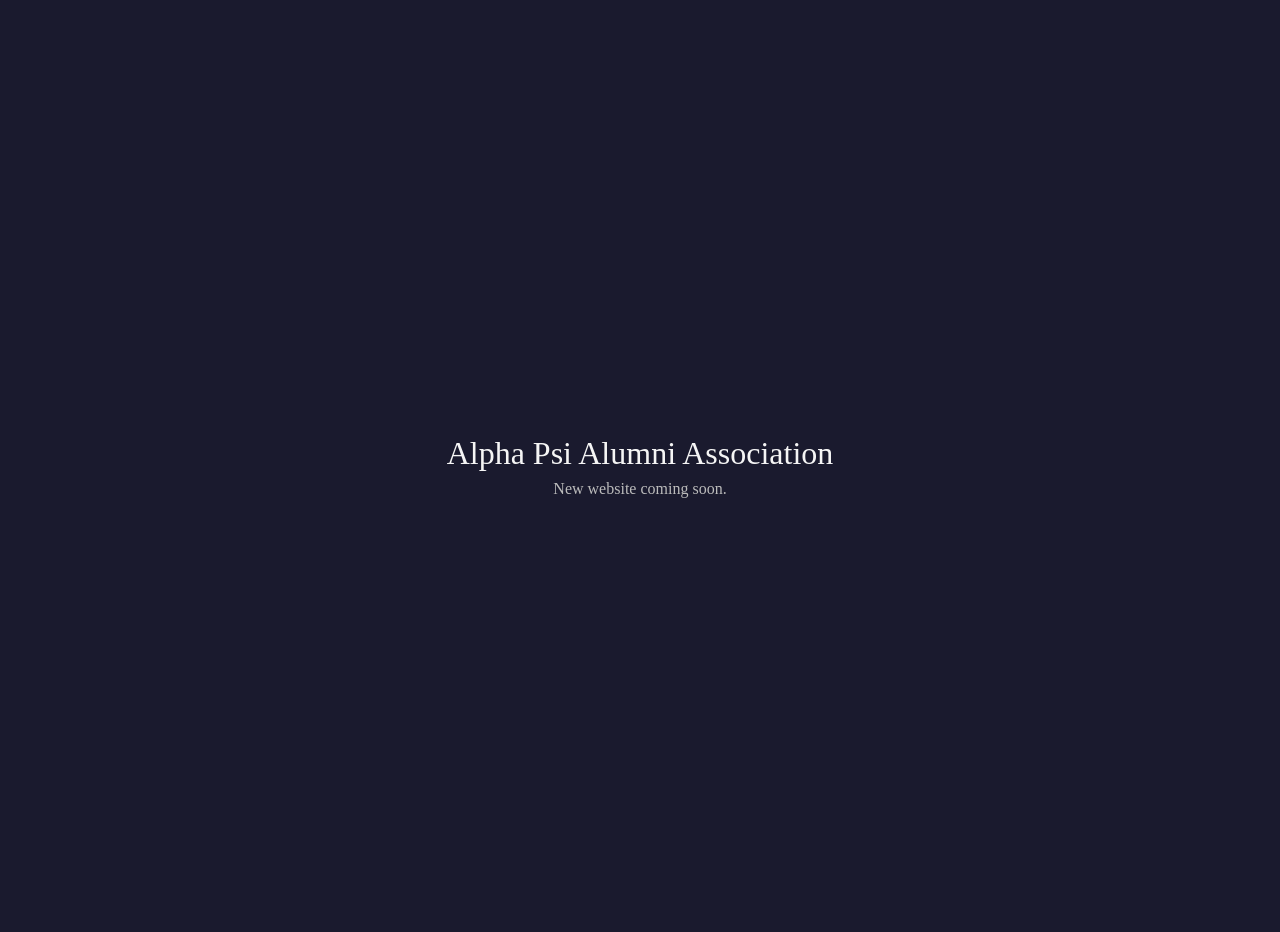
==== index.html @ 5dc7ef3c "Initial GitHub Pages setup: placeholder page, CNAME for alphapsiaa.com Co-Authored-By: Claude Opus 5" ====
<!DOCTYPE html>
<html lang="en">
<head>
  <meta charset="utf-8">
  <meta name="viewport" content="width=device-width, initial-scale=1">
  <title>Alpha Psi Alumni Association</title>
  <style>
    body { margin: 0; min-height: 100vh; display: grid; place-items: center; font-family: Georgia, serif; background: #1a1a2e; color: #f5f5f5; text-align: center; padding: 16px; }
    h1 { font-weight: normal; margin: 0 0 .5rem; }
    p { color: #bbb; margin: 0; }
  </style>
</head>
<body>
  <main>
    <h1>Alpha Psi Alumni Association</h1>
    <p>New website coming soon.</p>
  </main>
</body>
</html>
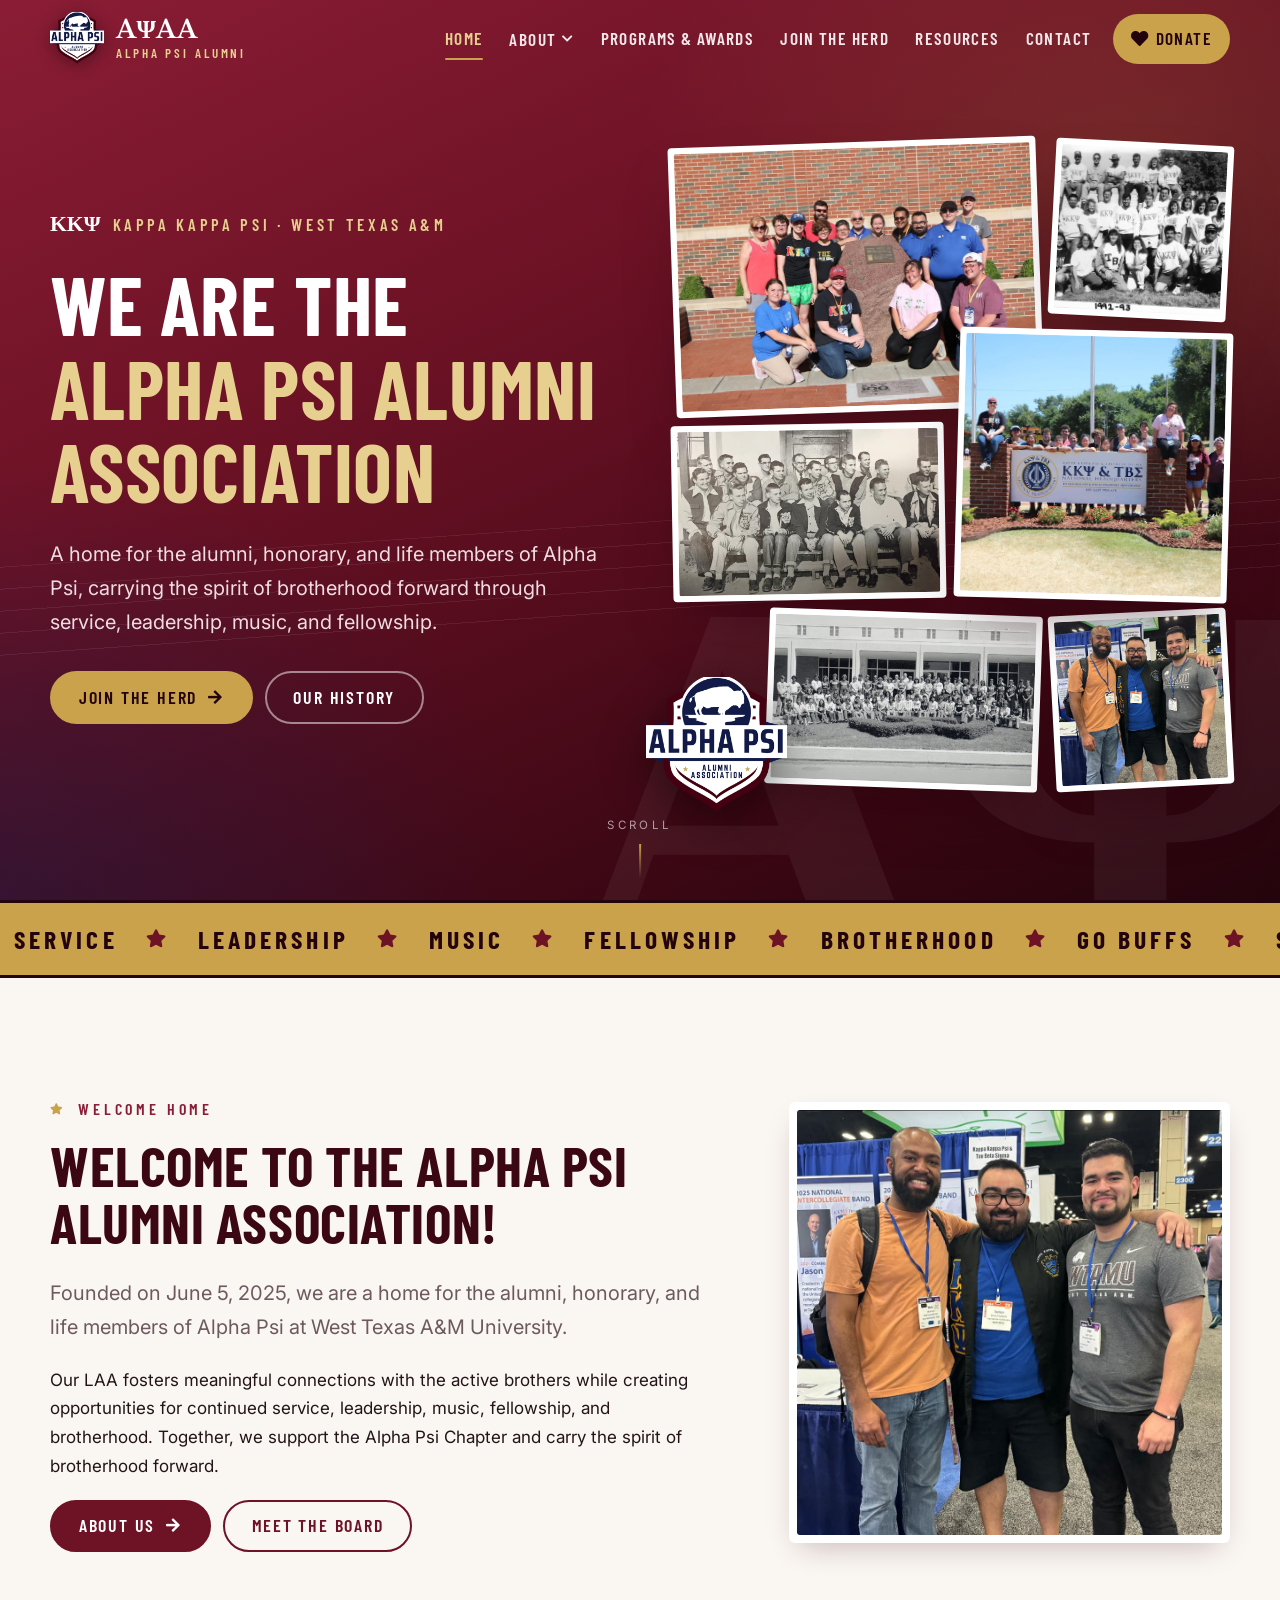
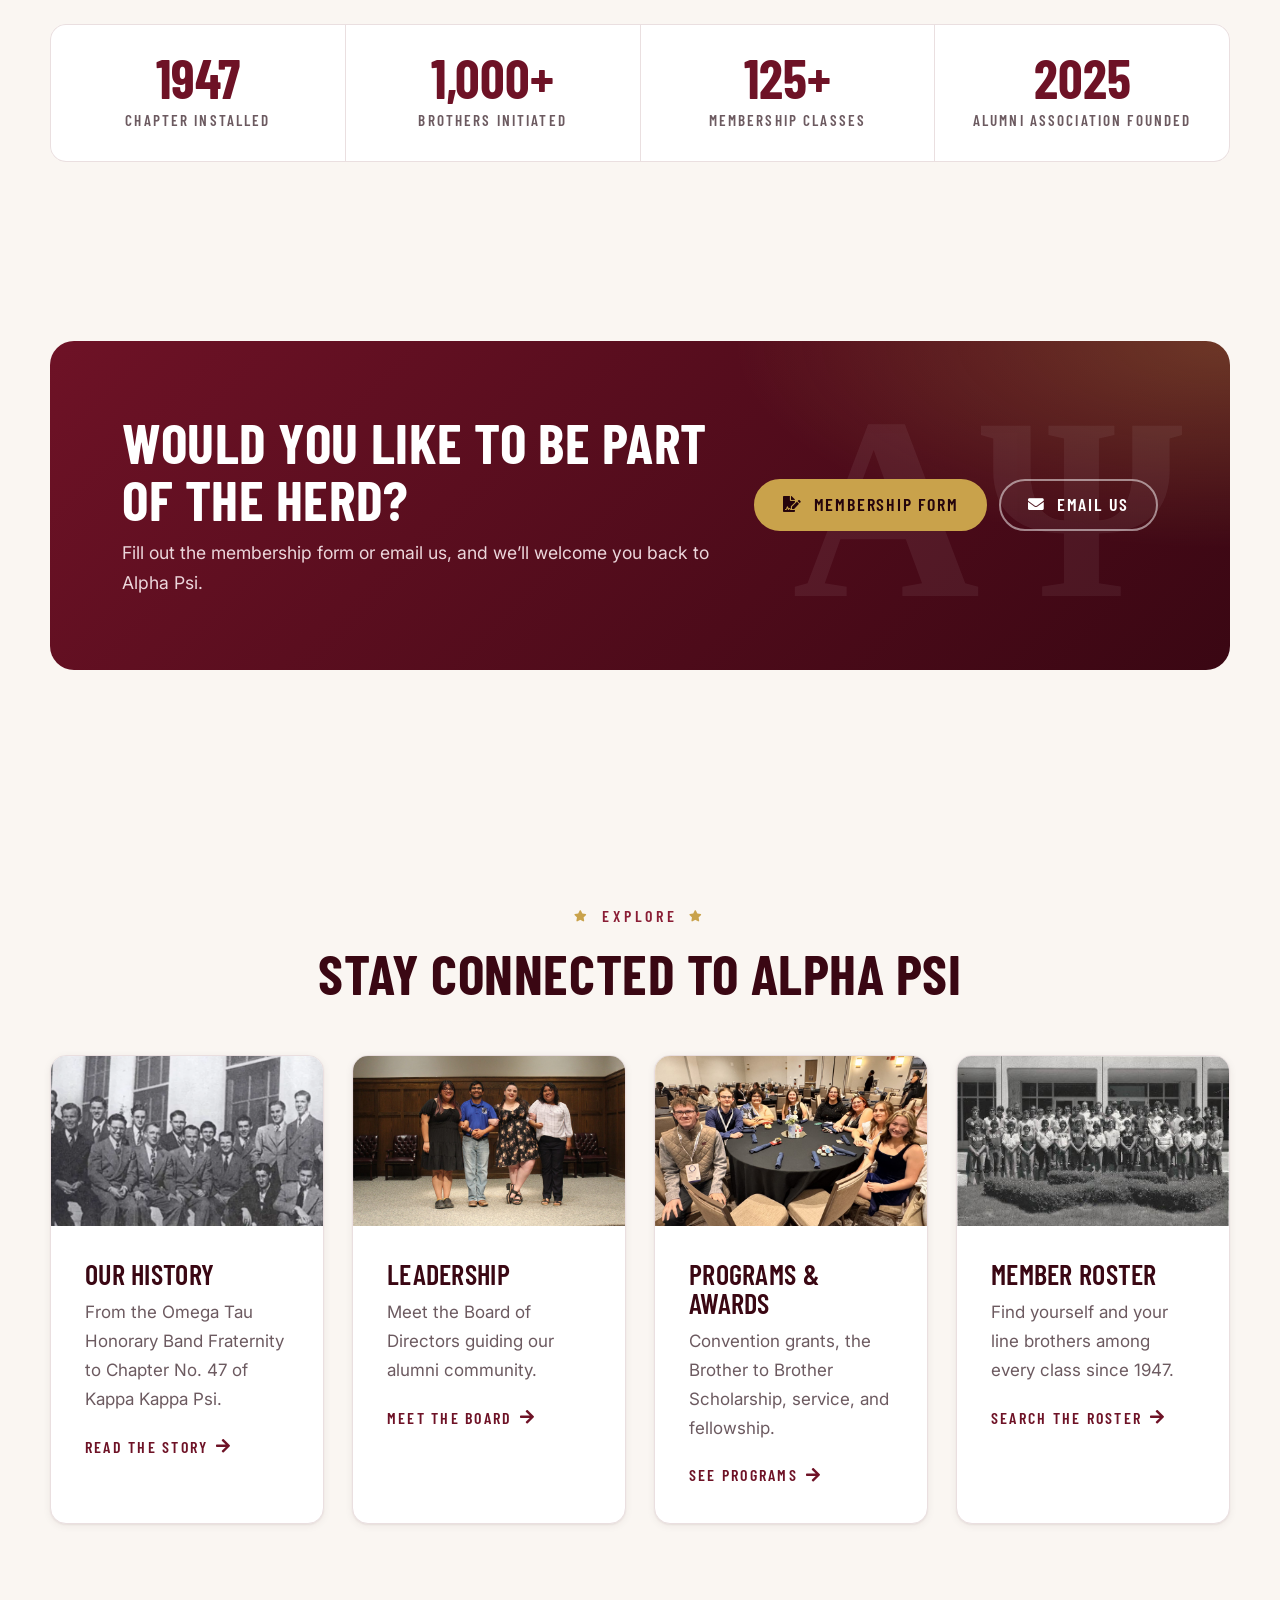
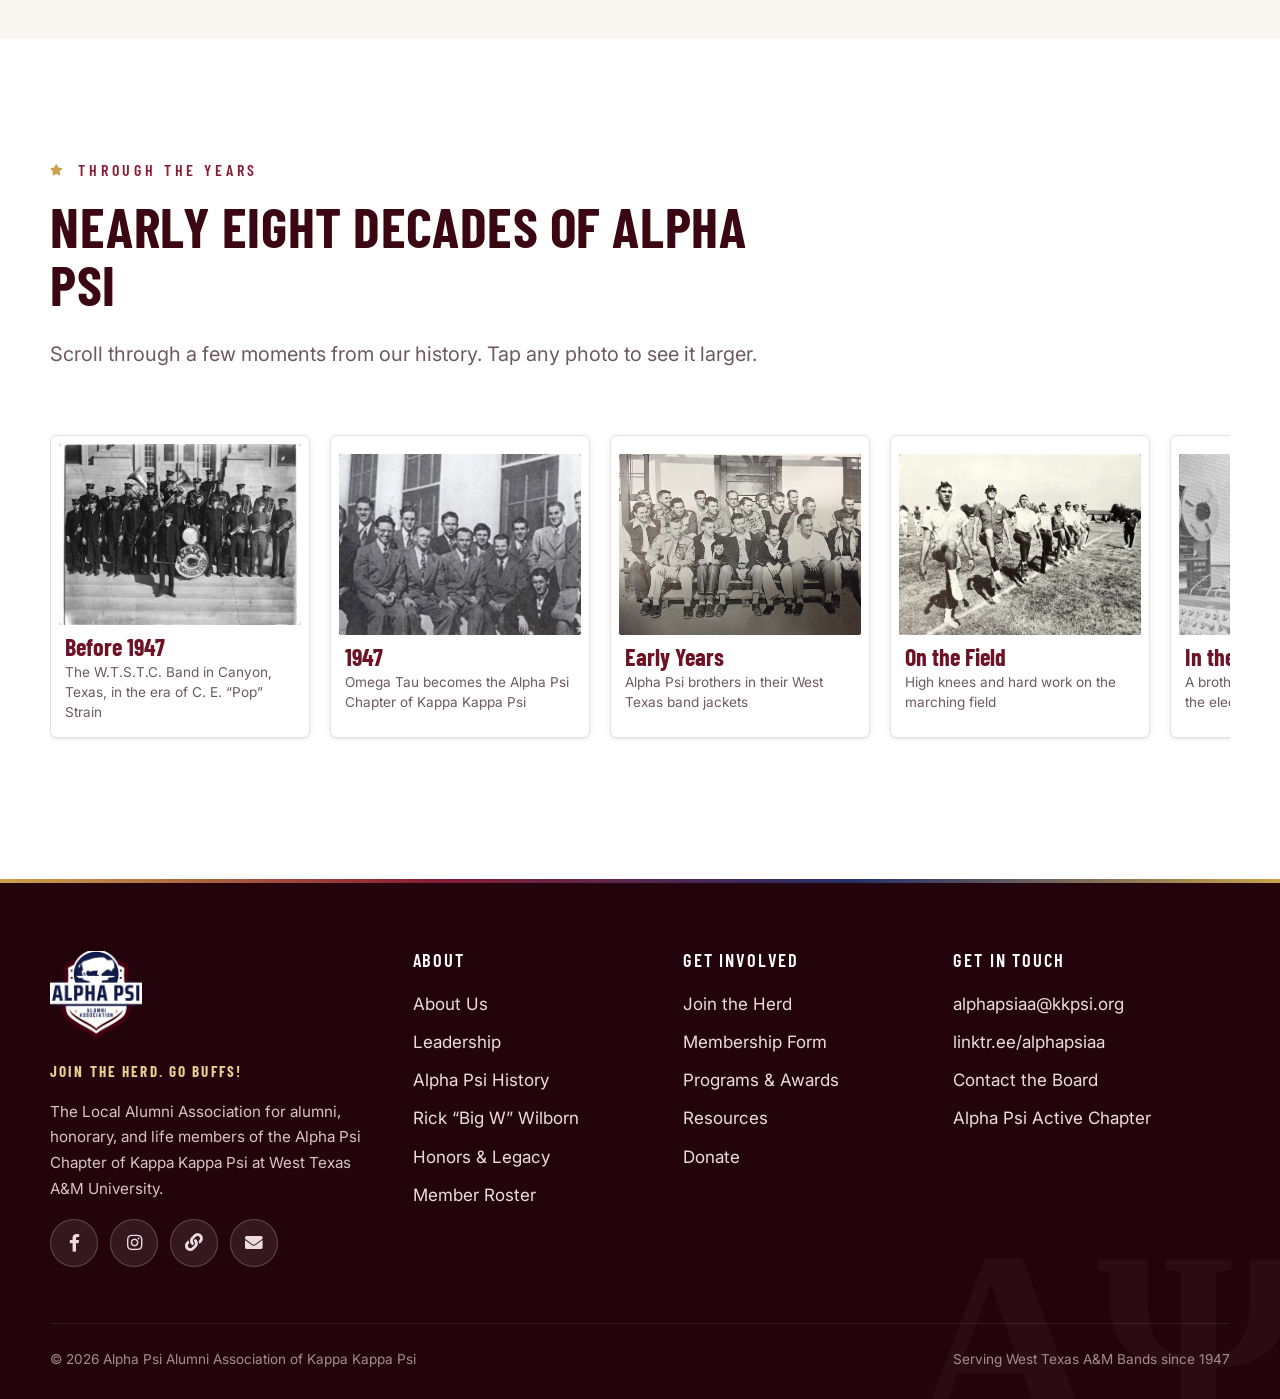
==== commit f017d81f: "Build the Alpha Psi Alumni Association site Home, About, Leadership, History, Rick Wilborn memorial," ====
--- a/index.html
+++ b/index.html
@@ -1,19 +1,278 @@
 <!DOCTYPE html>
-<html lang="en">
+<html lang="en" class="no-js">
 <head>
-  <meta charset="utf-8">
-  <meta name="viewport" content="width=device-width, initial-scale=1">
-  <title>Alpha Psi Alumni Association</title>
-  <style>
-    body { margin: 0; min-height: 100vh; display: grid; place-items: center; font-family: Georgia, serif; background: #1a1a2e; color: #f5f5f5; text-align: center; padding: 16px; }
-    h1 { font-weight: normal; margin: 0 0 .5rem; }
-    p { color: #bbb; margin: 0; }
-  </style>
+	<meta charset="utf-8">
+	<meta name="viewport" content="width=device-width, initial-scale=1">
+	<title>Alpha Psi Alumni Association | Kappa Kappa Psi at West Texas A&amp;M</title>
+	<meta name="description" content="The Alpha Psi Alumni Association is home for the alumni, honorary, and life members of the Alpha Psi Chapter of Kappa Kappa Psi at West Texas A&amp;M University.">
+	<meta name="theme-color" content="#3a0713">
+	<meta property="og:type" content="website">
+	<meta property="og:site_name" content="Alpha Psi Alumni Association">
+	<meta property="og:title" content="Alpha Psi Alumni Association | Kappa Kappa Psi at West Texas A&amp;M">
+	<meta property="og:description" content="The Alpha Psi Alumni Association is home for the alumni, honorary, and life members of the Alpha Psi Chapter of Kappa Kappa Psi at West Texas A&amp;M University.">
+	<meta property="og:image" content="https://alphapsiaa.com/images/2019-national-convention.jpg">
+	<link rel="icon" type="image/png" href="/images/logo-192.png">
+	<link rel="apple-touch-icon" href="/images/logo-192.png">
+	<link rel="preconnect" href="https://fonts.googleapis.com">
+	<link rel="preconnect" href="https://fonts.gstatic.com" crossorigin>
+	<link rel="stylesheet" href="https://fonts.googleapis.com/css2?family=Barlow+Condensed:wght@500;600;700&amp;family=Inter:wght@400;500;600;700&amp;family=Libre+Baskerville:ital,wght@0,400;0,700;1,400&amp;display=swap">
+	<link rel="stylesheet" href="/assets/css/fontawesome-all.min.css">
+	<link rel="stylesheet" href="/assets/css/site.css">
 </head>
-<body>
-  <main>
-    <h1>Alpha Psi Alumni Association</h1>
-    <p>New website coming soon.</p>
-  </main>
+<body class="has-hero">
+	<a class="skip-link" href="#main">Skip to content</a>
+	<header class="site-header">
+		<div class="wrap nav-bar">
+			<a class="brand" href="/" aria-label="Alpha Psi Alumni Association home">
+				<img src="/images/logo-192.png" width="54" height="54" alt="">
+				<span class="brand-text"><strong>AΨAA</strong><span>Alpha Psi Alumni</span></span>
+			</a>
+			<button class="nav-toggle" type="button" aria-label="Menu" aria-expanded="false" aria-controls="nav-links"><span></span></button>
+			<ul class="nav-links" id="nav-links">
+				<li><a href="/" aria-current="page">Home</a></li>
+				<li class="has-drop">
+					<button class="nav-drop-toggle" type="button" aria-expanded="false">About <i class="fas fa-chevron-down"></i></button>
+					<ul class="nav-drop">
+						<li><a href="/about">About Us</a></li>
+						<li><a href="/leadership">Leadership</a></li>
+						<li><a href="/history">Alpha Psi History</a></li>
+						<li><a href="/wilborn">Rick &ldquo;Big W&rdquo; Wilborn</a></li>
+						<li><a href="/honors">Honors &amp; Legacy</a></li>
+						<li><a href="/roster">Member Roster</a></li>
+					</ul>
+				</li>
+				<li><a href="/programs">Programs &amp; Awards</a></li>
+				<li><a href="/join">Join the Herd</a></li>
+				<li><a href="/resources">Resources</a></li>
+				<li><a href="/contact">Contact</a></li>
+				<li class="nav-cta"><a href="/donate"><i class="fas fa-heart"></i> Donate</a></li>
+			</ul>
+		</div>
+	</header>
+	<main id="main">
+		<section class="hero">
+			<div class="hero-watermark" aria-hidden="true">ΑΨ</div>
+			<div class="wrap hero-grid">
+				<div>
+					<p class="kicker"><span class="greek">ΚΚΨ</span> Kappa Kappa Psi &middot; West Texas A&amp;M</p>
+					<h1>We are the <span class="line2">Alpha Psi Alumni Association</span></h1>
+					<p class="lead">A home for the alumni, honorary, and life members of Alpha Psi, carrying the spirit of brotherhood forward through service, leadership, music, and fellowship.</p>
+					<div class="btn-row">
+						<a class="btn btn-gold" href="join">Join the Herd <i class="fas fa-arrow-right"></i></a>
+						<a class="btn btn-ghost" href="history">Our History</a>
+					</div>
+				</div>
+				<div class="collage" aria-label="Alpha Psi through the years">
+					<figure class="c1"><img src="images/2019-national-convention.jpg" alt="Alpha Psi brothers at the 2019 National Convention in Stillwater" width="1600" height="1066"></figure>
+					<figure class="c2"><img src="images/alumni-4.jpg" alt="Alpha Psi and Tau Beta Sigma members, 1992&ndash;93" width="960" height="677"></figure>
+					<figure class="c3"><img src="images/alumni-at-hq.jpg" alt="Brothers and sisters at the Kappa Kappa Psi and Tau Beta Sigma National Headquarters sign" width="1600" height="1066"></figure>
+					<figure class="c4"><img src="images/founders-picture.jpg" alt="Early Alpha Psi brothers in band jackets" width="960" height="720"></figure>
+					<figure class="c5"><img src="images/alpha-psi-xi.jpg" alt="A large group photo of Alpha Psi with fellow chapters" width="1600" height="1066"></figure>
+					<figure class="c6"><img src="images/alumni-01.jpg" alt="Three Alpha Psi alumni together at a convention" width="960" height="960"></figure>
+					<img class="collage-badge" src="images/logo-512.png" width="512" height="512" alt="">
+				</div>
+			</div>
+			<a class="scroll-cue" href="#welcome">Scroll</a>
+		</section>
+
+		<div class="marquee" aria-hidden="true">
+			<div class="marquee-track">
+				<span>Service <i class="fas fa-star"></i> Leadership <i class="fas fa-star"></i> Music <i class="fas fa-star"></i> Fellowship <i class="fas fa-star"></i> Brotherhood <i class="fas fa-star"></i> Go Buffs <i class="fas fa-star"></i></span>
+				<span>Service <i class="fas fa-star"></i> Leadership <i class="fas fa-star"></i> Music <i class="fas fa-star"></i> Fellowship <i class="fas fa-star"></i> Brotherhood <i class="fas fa-star"></i> Go Buffs <i class="fas fa-star"></i></span>
+			</div>
+		</div>
+
+		<section class="section" id="welcome">
+			<div class="wrap split wide-text">
+				<div class="reveal">
+					<p class="eyebrow">Welcome Home</p>
+					<h2>Welcome to the Alpha Psi Alumni Association!</h2>
+					<p class="lead">Founded on June 5, 2025, we are a home for the alumni, honorary, and life members of Alpha Psi at West Texas A&amp;M University.</p>
+					<p>Our LAA fosters meaningful connections with the active brothers while creating opportunities for continued service, leadership, music, fellowship, and brotherhood. Together, we support the Alpha Psi Chapter and carry the spirit of brotherhood forward.</p>
+					<div class="btn-row">
+						<a class="btn" href="about">About Us <i class="fas fa-arrow-right"></i></a>
+						<a class="btn btn-outline" href="leadership">Meet the Board</a>
+					</div>
+				</div>
+				<figure class="photo framed tilt-r reveal" style="--d:.1s">
+					<img src="images/alumni-01.jpg" alt="Three Alpha Psi alumni together at a convention" width="960" height="960" loading="lazy">
+				</figure>
+			</div>
+			<div class="wrap" style="margin-top:clamp(48px,6vw,72px)">
+				<div class="stats reveal">
+					<div class="stat"><b>1947</b><span>Chapter installed</span></div>
+					<div class="stat"><b>1,000+</b><span>Brothers initiated</span></div>
+					<div class="stat"><b>125+</b><span>Membership classes</span></div>
+					<div class="stat"><b>2025</b><span>Alumni association founded</span></div>
+				</div>
+			</div>
+		</section>
+
+		<section class="section tight">
+			<div class="wrap">
+				<div class="cta-band reveal">
+					<div>
+						<h2>Would you like to be part of the herd?</h2>
+						<p>Fill out the membership form or email us, and we&rsquo;ll welcome you back to Alpha Psi.</p>
+					</div>
+					<div class="btn-row">
+						<a class="btn btn-gold" href="https://docs.google.com/forms/d/e/1FAIpQLSdZcljibCvj4TSsIaUbOGq02IVUL2E_RgC2-wnDgS-2Am0X7Q/viewform" target="_blank" rel="noopener"><i class="fas fa-file-signature"></i> Membership Form</a>
+						<a class="btn btn-ghost" href="mailto:alphapsiaa@kkpsi.org"><i class="fas fa-envelope"></i> Email Us</a>
+					</div>
+				</div>
+			</div>
+		</section>
+
+		<section class="section">
+			<div class="wrap">
+				<div class="section-head center reveal">
+					<p class="eyebrow">Explore</p>
+					<h2>Stay connected to Alpha Psi</h2>
+				</div>
+				<div class="grid grid-4">
+					<a class="card tile reveal" href="history">
+						<div class="tile-img"><img src="images/kkpsi-1947.webp" alt="" loading="lazy"></div>
+						<div class="card-body"><h3>Our History</h3><p>From the Omega Tau Honorary Band Fraternity to Chapter No. 47 of Kappa Kappa Psi.</p><span class="go">Read the story <i class="fas fa-arrow-right"></i></span></div>
+					</a>
+					<a class="card tile reveal" style="--d:.06s" href="leadership">
+						<div class="tile-img"><img src="images/alumni-5.jpg" alt="" loading="lazy"></div>
+						<div class="card-body"><h3>Leadership</h3><p>Meet the Board of Directors guiding our alumni community.</p><span class="go">Meet the board <i class="fas fa-arrow-right"></i></span></div>
+					</a>
+					<a class="card tile reveal" style="--d:.12s" href="programs">
+						<div class="tile-img"><img src="images/fisher-boone-2.jpg" alt="" loading="lazy"></div>
+						<div class="card-body"><h3>Programs &amp; Awards</h3><p>Convention grants, the Brother to Brother Scholarship, service, and fellowship.</p><span class="go">See programs <i class="fas fa-arrow-right"></i></span></div>
+					</a>
+					<a class="card tile reveal" style="--d:.18s" href="roster">
+						<div class="tile-img"><img src="images/alumni-2.jpg" alt="" loading="lazy"></div>
+						<div class="card-body"><h3>Member Roster</h3><p>Find yourself and your line brothers among every class since 1947.</p><span class="go">Search the roster <i class="fas fa-arrow-right"></i></span></div>
+					</a>
+				</div>
+			</div>
+		</section>
+
+		<section class="section bg-paper">
+			<div class="wrap">
+				<div class="section-head reveal">
+					<p class="eyebrow">Through the Years</p>
+					<h2>Nearly eight decades of Alpha Psi</h2>
+					<p class="lead">Scroll through a few moments from our history. Tap any photo to see it larger.</p>
+				</div>
+				<div class="decades reveal">
+					<button class="decade" type="button" data-lightbox="images/c-e-strain.jpg" data-caption="Before 1947: The W.T.S.T.C. Band in Canyon, Texas, in the era of C. E. "Pop" Strain">
+						<div class="thumb"><img src="images/c-e-strain.jpg" alt="" loading="lazy"></div>
+						<b>Before 1947</b><span>The W.T.S.T.C. Band in Canyon, Texas, in the era of C. E. &ldquo;Pop&rdquo; Strain</span>
+					</button>
+					<button class="decade" type="button" data-lightbox="images/kkpsi-1947.webp" data-caption="1947: Omega Tau becomes the Alpha Psi Chapter of Kappa Kappa Psi">
+						<div class="thumb"><img src="images/kkpsi-1947.webp" alt="" loading="lazy"></div>
+						<b>1947</b><span>Omega Tau becomes the Alpha Psi Chapter of Kappa Kappa Psi</span>
+					</button>
+					<button class="decade" type="button" data-lightbox="images/founders-picture.jpg" data-caption="Early Years: Alpha Psi brothers in their West Texas band jackets">
+						<div class="thumb"><img src="images/founders-picture.jpg" alt="" loading="lazy"></div>
+						<b>Early Years</b><span>Alpha Psi brothers in their West Texas band jackets</span>
+					</button>
+					<button class="decade" type="button" data-lightbox="images/marching-high-step.jpg" data-caption="On the Field: High knees and hard work on the marching field">
+						<div class="thumb"><img src="images/marching-high-step.jpg" alt="" loading="lazy"></div>
+						<b>On the Field</b><span>High knees and hard work on the marching field</span>
+					</button>
+					<button class="decade" type="button" data-lightbox="images/electronic-music-studio.jpg" data-caption="In the Studio: A brother in his KKΨ sweatshirt at the electronic music studio">
+						<div class="thumb"><img src="images/electronic-music-studio.jpg" alt="" loading="lazy"></div>
+						<b>In the Studio</b><span>A brother in his KKΨ sweatshirt at the electronic music studio</span>
+					</button>
+					<button class="decade" type="button" data-lightbox="images/alpha-psi-xi.jpg" data-caption="Brotherhood: Alpha Psi together with brothers and sisters from across the fraternity">
+						<div class="thumb"><img src="images/alpha-psi-xi.jpg" alt="" loading="lazy"></div>
+						<b>Brotherhood</b><span>Alpha Psi together with brothers and sisters from across the fraternity</span>
+					</button>
+					<button class="decade" type="button" data-lightbox="images/alumni-4.jpg" data-caption="1992–93: Alpha Psi and Tau Beta Sigma, 1992&ndash;93">
+						<div class="thumb"><img src="images/alumni-4.jpg" alt="" loading="lazy"></div>
+						<b>1992&ndash;93</b><span>Alpha Psi and Tau Beta Sigma, 1992&ndash;93</span>
+					</button>
+					<button class="decade" type="button" data-lightbox="images/alumni-1.jpg" data-caption="Chapter Portrait: Alpha Psi brothers dressed up in front of the letters">
+						<div class="thumb"><img src="images/alumni-1.jpg" alt="" loading="lazy"></div>
+						<b>Chapter Portrait</b><span>Alpha Psi brothers dressed up in front of the letters</span>
+					</button>
+					<button class="decade" type="button" data-lightbox="images/alpha-psi-1996-palo-duro.jpg" data-caption="1996: Brothers climbing in Palo Duro Canyon">
+						<div class="thumb"><img src="images/alpha-psi-1996-palo-duro.jpg" alt="" loading="lazy"></div>
+						<b>1996</b><span>Brothers climbing in Palo Duro Canyon</span>
+					</button>
+					<button class="decade" type="button" data-lightbox="images/alumni-3-2012.jpg" data-caption="2012: Showing off the letters">
+						<div class="thumb"><img src="images/alumni-3-2012.jpg" alt="" loading="lazy"></div>
+						<b>2012</b><span>Showing off the letters</span>
+					</button>
+					<button class="decade" type="button" data-lightbox="images/2019-national-convention.jpg" data-caption="2019: National Convention in Stillwater, the fraternity’s centennial">
+						<div class="thumb"><img src="images/2019-national-convention.jpg" alt="" loading="lazy"></div>
+						<b>2019</b><span>National Convention in Stillwater, the fraternity&rsquo;s centennial</span>
+					</button>
+					<button class="decade" type="button" data-lightbox="images/alumni-8.jpg" data-caption="Formal: Brothers (and a very large bear) in front of the KKΨ flag">
+						<div class="thumb"><img src="images/alumni-8.jpg" alt="" loading="lazy"></div>
+						<b>Formal</b><span>Brothers (and a very large bear) in front of the KKΨ flag</span>
+					</button>
+					<button class="decade" type="button" data-lightbox="images/alumni-6.jpg" data-caption="Graduation: Crossing the stage and joining the alumni ranks">
+						<div class="thumb"><img src="images/alumni-6.jpg" alt="" loading="lazy"></div>
+						<b>Graduation</b><span>Crossing the stage and joining the alumni ranks</span>
+					</button>
+					<button class="decade" type="button" data-lightbox="images/wtamu.jpg" data-caption="Home: West Texas A&M University in the snow">
+						<div class="thumb"><img src="images/wtamu.jpg" alt="" loading="lazy"></div>
+						<b>Home</b><span>West Texas A&amp;M University in the snow</span>
+					</button>
+					<button class="decade" type="button" data-lightbox="images/sound-of-west-texas.jpg" data-caption="Today: The Sound of West Texas on the field at Buffalo Stadium">
+						<div class="thumb"><img src="images/sound-of-west-texas.jpg" alt="" loading="lazy"></div>
+						<b>Today</b><span>The Sound of West Texas on the field at Buffalo Stadium</span>
+					</button>
+				</div>
+			</div>
+		</section>
+	</main>
+	<footer class="site-footer">
+		<div class="wrap">
+			<div class="footer-grid">
+				<div class="footer-brand">
+					<img src="/images/logo-192.png" width="92" height="92" alt="Alpha Psi Alumni Association logo">
+					<p class="footer-motto">Join the Herd. Go Buffs!</p>
+					<p>The Local Alumni Association for alumni, honorary, and life members of the Alpha Psi Chapter of Kappa Kappa Psi at West Texas A&amp;M University.</p>
+					<div class="social-row">
+						<a class="social-btn" href="https://www.facebook.com/profile.php?id=61559041187633" target="_blank" rel="noopener" aria-label="Facebook"><i class="fab fa-facebook-f"></i></a>
+						<a class="social-btn" href="https://www.instagram.com/kkpsiayaa/" target="_blank" rel="noopener" aria-label="Instagram"><i class="fab fa-instagram"></i></a>
+						<a class="social-btn" href="https://linktr.ee/alphapsiaa" target="_blank" rel="noopener" aria-label="Linktree"><i class="fas fa-link"></i></a>
+						<a class="social-btn" href="mailto:alphapsiaa@kkpsi.org" aria-label="Email"><i class="fas fa-envelope"></i></a>
+					</div>
+				</div>
+				<div>
+					<h4>About</h4>
+					<ul>
+						<li><a href="/about">About Us</a></li>
+						<li><a href="/leadership">Leadership</a></li>
+						<li><a href="/history">Alpha Psi History</a></li>
+						<li><a href="/wilborn">Rick &ldquo;Big W&rdquo; Wilborn</a></li>
+						<li><a href="/honors">Honors &amp; Legacy</a></li>
+						<li><a href="/roster">Member Roster</a></li>
+					</ul>
+				</div>
+				<div>
+					<h4>Get Involved</h4>
+					<ul>
+						<li><a href="/join">Join the Herd</a></li>
+						<li><a href="https://docs.google.com/forms/d/e/1FAIpQLSdZcljibCvj4TSsIaUbOGq02IVUL2E_RgC2-wnDgS-2Am0X7Q/viewform" target="_blank" rel="noopener">Membership Form</a></li>
+						<li><a href="/programs">Programs &amp; Awards</a></li>
+						<li><a href="/resources">Resources</a></li>
+						<li><a href="/donate">Donate</a></li>
+					</ul>
+				</div>
+				<div>
+					<h4>Get in Touch</h4>
+					<ul>
+						<li><a href="mailto:alphapsiaa@kkpsi.org">alphapsiaa@kkpsi.org</a></li>
+						<li><a href="https://linktr.ee/alphapsiaa" target="_blank" rel="noopener">linktr.ee/alphapsiaa</a></li>
+						<li><a href="/contact">Contact the Board</a></li>
+						<li><a href="https://www.alphapsi-kkpsi.org/" target="_blank" rel="noopener">Alpha Psi Active Chapter</a></li>
+					</ul>
+				</div>
+			</div>
+			<div class="footer-bottom">
+				<span>&copy; <span data-year>2026</span> Alpha Psi Alumni Association of Kappa Kappa Psi</span>
+				<span>Serving West Texas A&amp;M Bands since 1947</span>
+			</div>
+		</div>
+	</footer>
+	<script src="/assets/js/site.js"></script>
 </body>
 </html>
--- a/assets/css/site.css
+++ b/assets/css/site.css
@@ -0,0 +1,690 @@
+/* ==========================================================================
+   Alpha Psi Alumni Association (AΨAA) — site stylesheet
+   Maroon & white, with the navy and gold from the AΨAA shield.
+   No build step: edit and push.
+   ========================================================================== */
+
+:root {
+	--maroon-950: #24040c;
+	--maroon-900: #3a0713;
+	--maroon-800: #520b1c;
+	--maroon: #6e1226;          /* primary maroon */
+	--maroon-600: #8a1d35;
+	--maroon-100: #f5e6e9;
+	--navy: #141d4b;            /* shield navy */
+	--navy-700: #26306a;
+	--gold: #c9a24b;            /* shield stars */
+	--gold-300: #e6cf8f;
+	--gold-700: #8d6d22;
+	--cream: #faf6f2;
+	--paper: #ffffff;
+	--ink: #231419;
+	--muted: #6c5a60;
+	--line: #eadfe0;
+
+	--radius: 16px;
+	--radius-sm: 10px;
+	--shadow-sm: 0 1px 2px rgba(58, 7, 19, .06), 0 2px 8px rgba(58, 7, 19, .06);
+	--shadow: 0 12px 30px -12px rgba(58, 7, 19, .3);
+	--shadow-lg: 0 30px 60px -22px rgba(36, 4, 12, .55);
+
+	--font-display: "Barlow Condensed", "Arial Narrow", Impact, sans-serif;
+	--font-body: "Inter", system-ui, -apple-system, "Segoe UI", Roboto, sans-serif;
+	--font-serif: "Libre Baskerville", Georgia, "Times New Roman", serif;
+
+	--wrap: 1180px;
+	--header-h: 78px;
+	--ease: cubic-bezier(.2, .7, .2, 1);
+}
+
+/* ---------- Reset / base ---------- */
+*, *::before, *::after { box-sizing: border-box; }
+html { scroll-behavior: smooth; scroll-padding-top: calc(var(--header-h) + 16px); -webkit-text-size-adjust: 100%; }
+body {
+	margin: 0;
+	font-family: var(--font-body);
+	font-size: 1.0625rem;
+	line-height: 1.7;
+	color: var(--ink);
+	background: var(--cream);
+	-webkit-font-smoothing: antialiased;
+	overflow-x: hidden;
+}
+img { max-width: 100%; height: auto; display: block; }
+a { color: var(--maroon); text-decoration-color: var(--gold); text-underline-offset: 3px; text-decoration-thickness: 2px; }
+a:hover { color: var(--maroon-600); }
+h1, h2, h3, h4 { font-family: var(--font-display); font-weight: 700; line-height: 1.02; letter-spacing: .01em; margin: 0 0 .45em; color: var(--maroon-900); text-transform: uppercase; }
+h1 { font-size: clamp(2.8rem, 7vw, 5.6rem); }
+h2 { font-size: clamp(2.2rem, 4.6vw, 3.5rem); }
+h3 { font-size: clamp(1.45rem, 2.2vw, 1.8rem); font-weight: 600; }
+h4 { font-size: 1.15rem; font-weight: 600; letter-spacing: .1em; }
+p { margin: 0 0 1.1em; }
+ul { padding-left: 1.2em; }
+strong, b { font-weight: 700; }
+:focus-visible { outline: 3px solid var(--gold); outline-offset: 3px; border-radius: 4px; }
+
+.wrap { width: min(var(--wrap), 100% - 32px); margin-inline: auto; }
+.narrow { width: min(800px, 100% - 32px); margin-inline: auto; }
+.sr-only { position: absolute; width: 1px; height: 1px; padding: 0; margin: -1px; overflow: hidden; clip: rect(0,0,0,0); white-space: nowrap; border: 0; }
+.skip-link { position: absolute; left: 16px; top: -60px; z-index: 200; background: var(--gold); color: var(--maroon-950); padding: 10px 16px; border-radius: 8px; font-weight: 700; }
+.skip-link:focus { top: 12px; }
+.greek { font-family: var(--font-serif); text-transform: none; letter-spacing: 0; }
+
+/* ---------- Eyebrow / section headers ---------- */
+.eyebrow {
+	display: inline-flex; align-items: center; gap: .7em;
+	font-family: var(--font-display); font-weight: 600;
+	font-size: 1rem; letter-spacing: .24em; text-transform: uppercase;
+	color: var(--maroon-600); margin-bottom: .9rem;
+}
+.eyebrow::before { content: "\f005"; font-family: "Font Awesome 5 Free"; font-weight: 900; font-size: .7em; color: var(--gold); }
+.on-dark .eyebrow, .eyebrow.light { color: var(--gold-300); }
+.section { padding: clamp(64px, 9vw, 116px) 0; position: relative; }
+.section.tight { padding-top: clamp(40px, 5vw, 64px); }
+.section-head { max-width: 760px; margin-bottom: clamp(34px, 5vw, 54px); }
+.section-head.center { margin-inline: auto; text-align: center; }
+.section-head.center .eyebrow::after { content: "\f005"; font-family: "Font Awesome 5 Free"; font-weight: 900; font-size: .7em; color: var(--gold); }
+.lead { font-size: clamp(1.1rem, 1.6vw, 1.25rem); color: var(--muted); }
+.on-dark { color: #f1e4e7; }
+.on-dark h1, .on-dark h2, .on-dark h3 { color: #fff; }
+.on-dark .lead { color: #e2c9cf; }
+.text-gold { color: var(--gold); }
+.prose p, .prose li { max-width: 72ch; }
+.prose h2 { margin-top: 1.4em; }
+.prose h3 { margin-top: 1.3em; color: var(--maroon); }
+
+/* Music-staff motif: five fine lines */
+.staff { position: relative; isolation: isolate; }
+.staff::before {
+	content: ""; position: absolute; left: 0; right: 0; top: 50%; height: 64px; transform: translateY(-50%); z-index: -1;
+	background: repeating-linear-gradient(180deg, currentColor 0 1px, transparent 1px 16px);
+	opacity: .08; pointer-events: none;
+}
+
+/* ---------- Buttons ---------- */
+.btn {
+	--bg: var(--maroon); --fg: #fff;
+	display: inline-flex; align-items: center; justify-content: center; gap: .6em;
+	padding: .85em 1.5em; border-radius: 999px; border: 2px solid var(--bg);
+	background: var(--bg); color: var(--fg);
+	font-family: var(--font-display); font-weight: 600; font-size: 1.12rem; letter-spacing: .1em; text-transform: uppercase;
+	text-decoration: none; line-height: 1; cursor: pointer;
+	transition: transform .25s var(--ease), box-shadow .25s var(--ease), background .2s, color .2s, border-color .2s;
+}
+.btn:hover { transform: translateY(-2px); box-shadow: var(--shadow); color: var(--fg); }
+.btn i { font-size: .88em; transition: transform .25s var(--ease); }
+.btn:hover i.fa-arrow-right { transform: translateX(4px); }
+.btn-gold { --bg: var(--gold); --fg: var(--maroon-950); }
+.btn-gold:hover { --bg: var(--gold-300); }
+.btn-white { --bg: #fff; --fg: var(--maroon); }
+.btn-ghost { background: transparent; --fg: #fff; border-color: rgba(255,255,255,.5); }
+.btn-ghost:hover { border-color: var(--gold-300); --fg: var(--gold-300); }
+.btn-outline { background: transparent; --fg: var(--maroon); border-color: var(--maroon); }
+.btn-outline:hover { background: var(--maroon); --fg: #fff; }
+.btn-sm { font-size: .95rem; padding: .7em 1.1em; }
+.btn-row { display: flex; flex-wrap: wrap; gap: 12px; }
+
+/* ==========================================================================
+   Header / navigation
+   ========================================================================== */
+.site-header { position: fixed; inset: 0 0 auto 0; z-index: 100; height: var(--header-h); }
+/* The solid bar lives on a pseudo-element so backdrop-filter never traps the fixed mobile menu. */
+.site-header::before {
+	content: ""; position: absolute; inset: 0; z-index: -1;
+	background: rgba(58, 7, 19, .96);
+	backdrop-filter: saturate(140%) blur(10px);
+	-webkit-backdrop-filter: saturate(140%) blur(10px);
+	box-shadow: 0 1px 0 rgba(201,162,75,.45), 0 8px 24px -12px rgba(0,0,0,.5);
+	opacity: 0; transition: opacity .3s;
+}
+.site-header.solid::before, body:not(.has-hero) .site-header::before, .nav-open .site-header::before { opacity: 1; }
+.nav-bar { height: 100%; display: flex; align-items: center; justify-content: space-between; gap: 20px; }
+.brand { display: flex; align-items: center; gap: 12px; text-decoration: none; color: #fff; flex-shrink: 0; position: relative; z-index: 110; }
+.brand img { width: 54px; height: 54px; filter: drop-shadow(0 3px 8px rgba(0,0,0,.35)); transition: transform .4s var(--ease); }
+.brand:hover img { transform: rotate(-6deg) scale(1.06); }
+.brand-text { display: flex; flex-direction: column; line-height: 1; }
+.brand-text strong { font-family: var(--font-serif); font-weight: 700; font-size: 1.55rem; color: #fff; letter-spacing: .02em; }
+.brand-text span { font-family: var(--font-display); font-size: .82rem; font-weight: 600; letter-spacing: .22em; text-transform: uppercase; color: var(--gold-300); margin-top: 5px; }
+.brand:hover { color: #fff; }
+
+.nav-links { display: flex; align-items: center; gap: 2px; list-style: none; margin: 0; padding: 0; }
+.nav-links > li { position: relative; }
+.nav-links a, .nav-links button.nav-drop-toggle {
+	display: inline-flex; align-items: center; gap: 6px;
+	padding: 10px 12px; border-radius: 8px;
+	font-family: var(--font-display); font-weight: 600; font-size: 1.08rem; letter-spacing: .08em; text-transform: uppercase;
+	color: #f6e9ec; text-decoration: none; background: none; border: 0; cursor: pointer;
+	transition: color .2s, background .2s;
+}
+.nav-links a:hover, .nav-links button.nav-drop-toggle:hover, .nav-links a[aria-current="page"], .has-drop.current > .nav-drop-toggle { color: var(--gold-300); }
+.nav-links > li > a[aria-current="page"]::after, .has-drop.current > .nav-drop-toggle::after {
+	content: ""; position: absolute; left: 12px; right: 12px; bottom: 4px; height: 2px; background: var(--gold); border-radius: 2px;
+}
+.nav-links .nav-cta a { background: var(--gold); color: var(--maroon-950); padding: 10px 18px; border-radius: 999px; margin-left: 8px; }
+.nav-links .nav-cta a:hover { background: var(--gold-300); color: var(--maroon-950); }
+.nav-drop-toggle i { font-size: .7em; transition: transform .25s; }
+.nav-drop {
+	position: absolute; top: calc(100% + 8px); left: 0; min-width: 260px;
+	list-style: none; margin: 0; padding: 8px;
+	background: #fff; border-radius: 14px; box-shadow: var(--shadow-lg); border-top: 3px solid var(--gold);
+	opacity: 0; visibility: hidden; transform: translateY(-6px);
+	transition: opacity .2s, transform .2s var(--ease), visibility .2s;
+}
+.nav-drop::before { content: ""; position: absolute; top: -11px; left: 0; right: 0; height: 11px; }
+.nav-drop a { display: flex; width: 100%; color: var(--maroon-900); font-size: 1.05rem; padding: 10px 14px; }
+.nav-drop a:hover, .nav-drop a[aria-current="page"] { background: var(--maroon-100); color: var(--maroon); }
+.has-drop:hover .nav-drop, .has-drop:focus-within .nav-drop, .has-drop.open .nav-drop { opacity: 1; visibility: visible; transform: none; }
+.has-drop:hover .nav-drop-toggle i, .has-drop.open .nav-drop-toggle i { transform: rotate(180deg); }
+
+.nav-toggle {
+	display: none; width: 48px; height: 48px; border-radius: 12px; border: 1px solid rgba(255,255,255,.25);
+	background: rgba(255,255,255,.06); cursor: pointer; position: relative; z-index: 110;
+}
+.nav-toggle span, .nav-toggle span::before, .nav-toggle span::after {
+	position: absolute; left: 50%; width: 22px; height: 2px; background: #fff; border-radius: 2px; transition: transform .3s var(--ease), top .3s, background .2s;
+}
+.nav-toggle span { top: 50%; transform: translate(-50%, -50%); }
+.nav-toggle span::before, .nav-toggle span::after { content: ""; transform: translateX(-50%); }
+.nav-toggle span::before { top: -7px; }
+.nav-toggle span::after { top: 7px; }
+.nav-open .nav-toggle span { background: transparent; }
+.nav-open .nav-toggle span::before { top: 0; transform: translateX(-50%) rotate(45deg); }
+.nav-open .nav-toggle span::after { top: 0; transform: translateX(-50%) rotate(-45deg); }
+
+@media (max-width: 1100px) {
+	.nav-toggle { display: block; }
+	.nav-links {
+		position: fixed; top: 0; left: 0; right: 0; z-index: 105;
+		height: 100vh; height: 100dvh;
+		flex-direction: column; align-items: stretch; justify-content: flex-start; gap: 2px;
+		padding: calc(var(--header-h) + 16px) max(20px, env(safe-area-inset-right)) calc(32px + env(safe-area-inset-bottom)) max(20px, env(safe-area-inset-left));
+		background: radial-gradient(120% 80% at 100% 0%, var(--maroon-600) 0%, var(--maroon-900) 55%, var(--maroon-950) 100%);
+		overflow-y: auto; overscroll-behavior: contain;
+		opacity: 0; visibility: hidden;
+		transition: opacity .3s, visibility .3s;
+	}
+	.nav-open .nav-links { opacity: 1; visibility: visible; }
+	.nav-links > li { opacity: 0; transform: translateY(-8px); transition: opacity .35s, transform .35s var(--ease); }
+	.nav-open .nav-links > li { opacity: 1; transform: none; }
+	.nav-links > li:not(.nav-cta) { border-bottom: 1px solid rgba(255,255,255,.08); }
+	.nav-links a, .nav-links button.nav-drop-toggle { font-size: 1.45rem; padding: 12px 6px; width: 100%; justify-content: space-between; }
+	.nav-links > li > a[aria-current="page"]::after, .has-drop.current > .nav-drop-toggle::after { display: none; }
+	.nav-drop { position: static; opacity: 1; visibility: visible; transform: none; box-shadow: none; border-top: 0; background: rgba(255,255,255,.06); display: none; margin: 0 0 8px; }
+	.has-drop.open .nav-drop { display: block; }
+	.has-drop:hover .nav-drop-toggle i { transform: none; }
+	.has-drop.open .nav-drop-toggle i { transform: rotate(180deg); }
+	.nav-drop a { color: #f1e4e7; font-size: 1.25rem; }
+	.nav-drop a:hover, .nav-drop a[aria-current="page"] { background: rgba(255,255,255,.08); color: var(--gold-300); }
+	.nav-links .nav-cta { margin-top: 20px; }
+	.nav-links .nav-cta a { justify-content: center; margin: 0; padding: 16px; font-size: 1.3rem; }
+	.nav-open { overflow: hidden; }
+}
+@media (max-width: 640px) {
+	:root { --header-h: 66px; }
+	.nav-bar { gap: 12px; }
+	.brand { gap: 10px; min-width: 0; }
+	.brand img { width: 44px; height: 44px; }
+	.brand-text strong { font-size: 1.3rem; }
+	.brand-text span { font-size: .72rem; letter-spacing: .16em; }
+	.nav-toggle { width: 46px; height: 46px; flex-shrink: 0; }
+}
+@media (max-width: 350px) { .brand-text span { display: none; } }
+
+/* ==========================================================================
+   Hero (home)
+   ========================================================================== */
+.hero {
+	position: relative; isolation: isolate; overflow: hidden;
+	min-height: 100vh; min-height: 100svh;
+	display: flex; align-items: center;
+	padding: calc(var(--header-h) + 48px) 0 96px;
+	background:
+		radial-gradient(55% 60% at 88% 20%, rgba(201,162,75,.18), transparent 70%),
+		radial-gradient(60% 70% at 0% 100%, rgba(20,29,75,.45), transparent 70%),
+		linear-gradient(155deg, var(--maroon-600) 0%, var(--maroon) 35%, var(--maroon-900) 80%, var(--maroon-950) 100%);
+	color: #fff;
+}
+.hero-watermark {
+	position: absolute; z-index: -1; right: -3vw; bottom: -12vw;
+	font-family: var(--font-serif); font-weight: 700; font-size: clamp(260px, 42vw, 620px); line-height: 1;
+	color: #fff; opacity: .05; letter-spacing: -.04em; pointer-events: none; user-select: none;
+}
+.hero::after { /* music staff across the hero */
+	content: ""; position: absolute; left: 0; right: 0; top: 58%; height: 90px; z-index: -1;
+	background: repeating-linear-gradient(180deg, #fff 0 1px, transparent 1px 22px);
+	opacity: .07; transform: skewY(-4deg);
+}
+.hero-grid { display: grid; grid-template-columns: 1fr 1fr; gap: clamp(36px, 5vw, 76px); align-items: center; }
+.hero h1 { color: #fff; margin-bottom: .3em; font-size: clamp(2.9rem, 6.4vw, 5.4rem); }
+.hero h1 .line2 { display: block; color: var(--gold-300); }
+.hero .kicker { font-family: var(--font-display); font-weight: 600; letter-spacing: .22em; text-transform: uppercase; color: var(--gold-300); font-size: clamp(.95rem, 1.3vw, 1.1rem); margin-bottom: 1.2rem; display: flex; align-items: center; gap: 12px; flex-wrap: wrap; }
+.hero .kicker .greek { font-size: 1.3em; color: #fff; }
+.hero p.lead { color: #f0dde2; max-width: 560px; margin-bottom: 2rem; }
+
+/* Photo collage */
+.collage { position: relative; display: grid; grid-template-columns: repeat(6, 1fr); grid-auto-rows: clamp(54px, 6.4vw, 84px); gap: 12px; }
+.collage figure { margin: 0; position: relative; background: #fff; padding: 6px; border-radius: 4px; box-shadow: var(--shadow-lg); transition: transform .5s var(--ease); }
+.collage figure img { width: 100%; height: 100%; object-fit: cover; border-radius: 2px; }
+.collage figure:hover { transform: rotate(0deg) scale(1.03) !important; z-index: 5; }
+.collage .c1 { grid-column: 1 / 5; grid-row: 1 / 4; transform: rotate(-2deg); }
+.collage .c2 { grid-column: 5 / 7; grid-row: 1 / 3; transform: rotate(3deg); }
+.collage .c3 { grid-column: 4 / 7; grid-row: 3 / 6; transform: rotate(1.5deg); z-index: 2; }
+.collage .c4 { grid-column: 1 / 4; grid-row: 4 / 6; transform: rotate(-1deg); }
+.collage .c5 { grid-column: 2 / 5; grid-row: 6 / 8; transform: rotate(2deg); }
+.collage .c6 { grid-column: 5 / 7; grid-row: 6 / 8; transform: rotate(-3deg); }
+.collage-badge {
+	position: absolute; z-index: 6; left: -26px; bottom: -30px; width: clamp(110px, 11vw, 150px);
+	filter: drop-shadow(0 14px 24px rgba(0,0,0,.45));
+	animation: floaty 7s ease-in-out infinite;
+}
+@keyframes floaty { 0%,100% { transform: translateY(0) rotate(-5deg); } 50% { transform: translateY(-10px) rotate(2deg); } }
+.scroll-cue {
+	position: absolute; left: 50%; bottom: 22px; transform: translateX(-50%);
+	color: rgba(255,255,255,.6); font-size: .72rem; letter-spacing: .3em; text-transform: uppercase; text-decoration: none;
+	display: flex; flex-direction: column; align-items: center; gap: 8px;
+}
+.scroll-cue::after { content: ""; width: 2px; height: 34px; background: linear-gradient(var(--gold), transparent); animation: cue 2s ease-in-out infinite; }
+@keyframes cue { 0% { transform: scaleY(0); transform-origin: top; } 50% { transform: scaleY(1); transform-origin: top; } 51% { transform-origin: bottom; } 100% { transform: scaleY(0); transform-origin: bottom; } }
+
+@media (max-width: 920px) {
+	.hero { min-height: auto; padding-bottom: 110px; }
+	.hero-grid { grid-template-columns: 1fr; }
+	.collage { max-width: 560px; width: calc(100% - 16px); margin: 12px auto 0; }
+	.collage-badge { left: -8px; }
+	.scroll-cue { display: none; }
+}
+
+/* ---------- Values marquee ---------- */
+.marquee { background: var(--gold); color: var(--maroon-950); overflow: hidden; border-block: 3px solid var(--maroon-950); }
+.marquee-track { display: flex; width: max-content; animation: marquee 40s linear infinite; }
+.marquee-track span {
+	display: inline-flex; align-items: center; gap: 28px; padding: 14px 14px;
+	font-family: var(--font-display); font-size: clamp(1.2rem, 2.1vw, 1.6rem); font-weight: 700; letter-spacing: .16em; text-transform: uppercase; white-space: nowrap;
+}
+.marquee-track span i { font-size: .7em; color: var(--maroon); }
+@keyframes marquee { to { transform: translateX(-50%); } }
+
+/* ==========================================================================
+   Page hero (interior pages)
+   ========================================================================== */
+.page-hero {
+	position: relative; isolation: isolate; overflow: hidden;
+	padding: calc(var(--header-h) + clamp(56px, 8vw, 100px)) 0 clamp(56px, 7vw, 92px);
+	background:
+		radial-gradient(50% 80% at 92% 10%, rgba(201,162,75,.2), transparent 70%),
+		linear-gradient(155deg, var(--maroon) 0%, var(--maroon-900) 65%, var(--maroon-950) 100%);
+	color: #f1e4e7;
+}
+.page-hero::before {
+	content: ""; position: absolute; left: 0; right: 0; bottom: 18%; height: 80px; z-index: -1;
+	background: repeating-linear-gradient(180deg, #fff 0 1px, transparent 1px 20px);
+	opacity: .07; transform: skewY(-3deg);
+}
+.page-hero::after {
+	content: "ΑΨ"; position: absolute; right: -2vw; bottom: -.28em; z-index: -1;
+	font-family: var(--font-serif); font-weight: 700; font-size: clamp(200px, 28vw, 400px); line-height: 1;
+	color: #fff; opacity: .06; pointer-events: none;
+}
+.page-hero h1 { color: #fff; font-size: clamp(2.6rem, 6.4vw, 4.8rem); margin-bottom: .25em; }
+.page-hero .lead { color: #ecd6db; max-width: 720px; margin: 0; }
+.breadcrumb { font-family: var(--font-display); font-weight: 600; font-size: .95rem; letter-spacing: .16em; text-transform: uppercase; color: #d7b8bf; margin-bottom: 16px; }
+.breadcrumb a { color: var(--gold-300); text-decoration: none; }
+.breadcrumb a:hover { color: #fff; }
+
+/* ==========================================================================
+   Generic components
+   ========================================================================== */
+.grid { display: grid; gap: clamp(18px, 2.5vw, 28px); }
+.grid-2 { grid-template-columns: repeat(2, minmax(0, 1fr)); }
+.grid-3 { grid-template-columns: repeat(3, minmax(0, 1fr)); }
+.grid-4 { grid-template-columns: repeat(4, minmax(0, 1fr)); }
+@media (max-width: 960px) { .grid-3, .grid-4 { grid-template-columns: repeat(2, minmax(0, 1fr)); } }
+@media (max-width: 640px) { .grid-2, .grid-3, .grid-4 { grid-template-columns: 1fr; } }
+
+.card {
+	background: var(--paper); border-radius: var(--radius); box-shadow: var(--shadow-sm);
+	border: 1px solid var(--line); overflow: hidden; position: relative;
+	transition: transform .35s var(--ease), box-shadow .35s var(--ease), border-color .35s;
+}
+a.card { text-decoration: none; color: inherit; display: block; }
+.card.lift:hover, a.card:hover { transform: translateY(-6px); box-shadow: var(--shadow); border-color: transparent; }
+.card-body { padding: clamp(22px, 3vw, 34px); }
+
+.icon-badge {
+	width: 58px; height: 58px; border-radius: 50%; display: grid; place-items: center;
+	background: var(--maroon); color: var(--gold-300); font-size: 1.35rem; margin-bottom: 20px;
+	box-shadow: 0 0 0 4px var(--paper), 0 0 0 6px var(--gold);
+	transition: transform .4s var(--ease);
+}
+.card:hover .icon-badge { transform: rotate(-10deg) scale(1.06); }
+
+.split { display: grid; grid-template-columns: 1fr 1fr; gap: clamp(32px, 6vw, 80px); align-items: center; }
+.split.wide-text { grid-template-columns: 1.2fr .8fr; }
+@media (max-width: 880px) { .split, .split.wide-text { grid-template-columns: 1fr; } }
+
+.bg-maroon { background: linear-gradient(165deg, var(--maroon) 0%, var(--maroon-900) 100%); }
+.bg-paper { background: var(--paper); }
+.bg-navy { background: linear-gradient(165deg, var(--navy-700) 0%, var(--navy) 100%); }
+
+.chip {
+	display: inline-flex; align-items: center; gap: 6px; padding: 3px 11px; border-radius: 999px;
+	background: var(--cream); border: 1px solid var(--line); font-size: .78rem; font-weight: 600; color: var(--muted); line-height: 1.6;
+}
+.chip.gold { background: rgba(201,162,75,.16); border-color: rgba(141,109,34,.35); color: var(--gold-700); }
+.chip.maroon { background: var(--maroon-100); border-color: rgba(110,18,38,.2); color: var(--maroon); }
+.chip.navy { background: #e6e8f3; border-color: rgba(20,29,75,.2); color: var(--navy); }
+
+.callout {
+	display: flex; gap: 18px; align-items: flex-start;
+	background: #fff; border-left: 5px solid var(--gold); border-radius: var(--radius-sm);
+	padding: 22px 24px; box-shadow: var(--shadow-sm);
+}
+.callout > i { color: var(--maroon); font-size: 1.4rem; margin-top: 4px; }
+.callout p:last-child { margin-bottom: 0; }
+
+.check-list { list-style: none; padding: 0; margin: 0 0 1em; }
+.check-list li { position: relative; padding-left: 36px; margin-bottom: .75em; }
+.check-list li::before {
+	content: "\f005"; font-family: "Font Awesome 5 Free"; font-weight: 900; font-size: .7rem;
+	position: absolute; left: 0; top: .32em; width: 22px; height: 22px; border-radius: 50%;
+	display: grid; place-items: center; background: var(--maroon); color: var(--gold-300);
+}
+.on-dark .check-list li::before { background: var(--gold); color: var(--maroon-950); }
+
+/* Pull quote */
+.pull-quote { margin: 2em 0; padding: 28px 32px 28px 36px; background: #fff; border-radius: var(--radius); box-shadow: var(--shadow-sm); position: relative; border-left: 5px solid var(--maroon); }
+.pull-quote::before { content: "\201C"; position: absolute; top: -8px; right: 22px; font-family: var(--font-serif); font-size: 6rem; line-height: 1; color: var(--gold); opacity: .6; }
+.pull-quote p { font-family: var(--font-serif); font-style: italic; font-size: clamp(1.1rem, 1.8vw, 1.3rem); line-height: 1.6; color: var(--maroon-900); margin: 0 0 .8em; }
+.pull-quote cite { font-style: normal; font-family: var(--font-display); font-weight: 600; letter-spacing: .14em; text-transform: uppercase; color: var(--maroon-600); font-size: .95rem; }
+
+/* Photo with caption */
+.photo { margin: 0; }
+.photo img { border-radius: 6px; box-shadow: var(--shadow); width: 100%; }
+.photo.framed { background: #fff; padding: 8px; border-radius: 6px; box-shadow: var(--shadow); }
+.photo.framed img { box-shadow: none; border-radius: 3px; }
+.photo figcaption { font-size: .88rem; color: var(--muted); margin-top: 10px; line-height: 1.5; }
+.photo figcaption b { color: var(--maroon-900); }
+.tilt-l { transform: rotate(-1.5deg); }
+.tilt-r { transform: rotate(1.5deg); }
+
+/* ---------- Pillars ---------- */
+.pillar { padding: clamp(28px, 3.5vw, 40px); height: 100%; }
+.pillar h3 { margin-bottom: .35em; }
+.pillar p { color: var(--muted); margin: 0; }
+.pillar::after { content: ""; position: absolute; left: 0; bottom: 0; height: 4px; width: 0; background: var(--gold); transition: width .5s var(--ease); }
+.pillar:hover::after { width: 100%; }
+
+/* ---------- Stat row ---------- */
+.stats { display: grid; grid-template-columns: repeat(4, 1fr); gap: 1px; background: var(--line); border-radius: var(--radius); overflow: hidden; border: 1px solid var(--line); }
+.stat { background: #fff; padding: 26px 20px; text-align: center; }
+.stat b { display: block; font-family: var(--font-display); font-size: clamp(2.4rem, 4.6vw, 3.4rem); color: var(--maroon); line-height: 1; font-weight: 700; }
+.stat span { font-family: var(--font-display); font-weight: 600; font-size: .95rem; letter-spacing: .14em; text-transform: uppercase; color: var(--muted); }
+@media (max-width: 760px) { .stats { grid-template-columns: repeat(2, 1fr); } }
+
+/* ---------- Tiles ---------- */
+.tile { display: flex; flex-direction: column; height: 100%; }
+.tile .tile-img { aspect-ratio: 16 / 10; overflow: hidden; background: var(--maroon-900); }
+.tile .tile-img img { width: 100%; height: 100%; object-fit: cover; transition: transform .7s var(--ease); }
+.tile:hover .tile-img img { transform: scale(1.06); }
+.tile .card-body { display: flex; flex-direction: column; flex: 1; }
+.tile h3 { margin-bottom: .35em; }
+.tile p { color: var(--muted); flex: 1; }
+.tile .go { font-family: var(--font-display); font-weight: 600; letter-spacing: .14em; text-transform: uppercase; font-size: 1rem; color: var(--maroon); display: inline-flex; gap: 8px; align-items: center; }
+.tile .go i { transition: transform .3s var(--ease); }
+.tile:hover .go i { transform: translateX(5px); }
+
+/* ---------- CTA band ---------- */
+.cta-band {
+	position: relative; isolation: isolate; overflow: hidden;
+	border-radius: 24px; padding: clamp(40px, 6vw, 72px);
+	background:
+		radial-gradient(60% 90% at 100% 0%, rgba(201,162,75,.3), transparent 70%),
+		linear-gradient(135deg, var(--maroon) 0%, var(--maroon-900) 100%);
+	color: #f1e4e7;
+	display: grid; grid-template-columns: 1fr auto; gap: 32px; align-items: center;
+}
+.cta-band::after {
+	content: "ΑΨ"; position: absolute; right: 4%; top: 50%; transform: translateY(-50%); z-index: -1;
+	font-family: var(--font-serif); font-weight: 700; font-size: 260px; line-height: 1; color: #fff; opacity: .06;
+}
+.cta-band h2 { color: #fff; margin-bottom: .2em; }
+.cta-band p { margin: 0; font-size: 1.1rem; color: #ecd6db; }
+.cta-band .btn-row { justify-content: flex-end; }
+@media (max-width: 800px) { .cta-band { grid-template-columns: 1fr; } .cta-band .btn-row { justify-content: flex-start; } }
+
+/* ---------- Decades strip ---------- */
+.decades { display: grid; grid-auto-flow: column; grid-auto-columns: minmax(260px, 1fr); gap: 20px; overflow-x: auto; padding: 10px 4px 26px; scroll-snap-type: x mandatory; -webkit-overflow-scrolling: touch; }
+.decades::-webkit-scrollbar { height: 8px; }
+.decades::-webkit-scrollbar-thumb { background: var(--maroon-100); border-radius: 8px; }
+.decade { scroll-snap-align: start; margin: 0; background: #fff; padding: 8px 8px 14px; border-radius: 6px; box-shadow: var(--shadow-sm); border: 1px solid var(--line); cursor: zoom-in; text-align: left; font: inherit; color: inherit; }
+.decade .thumb { aspect-ratio: 4 / 3; overflow: hidden; border-radius: 3px; background: var(--maroon-900); }
+.decade img { width: 100%; height: 100%; object-fit: cover; filter: saturate(.9); transition: transform .6s var(--ease); }
+.decade:hover img { transform: scale(1.05); }
+.decade b { display: block; font-family: var(--font-display); font-weight: 700; font-size: 1.5rem; color: var(--maroon); margin: 10px 6px 0; line-height: 1; }
+.decade span { display: block; font-size: .85rem; color: var(--muted); margin: 4px 6px 0; line-height: 1.45; }
+
+/* ==========================================================================
+   Leadership
+   ========================================================================== */
+.board-grid { display: grid; grid-template-columns: repeat(auto-fill, minmax(240px, 1fr)); gap: clamp(20px, 3vw, 30px); }
+.member { text-align: center; padding: 30px 22px 26px; }
+.member::before { content: ""; position: absolute; inset: 0 0 auto 0; height: 98px; background: linear-gradient(155deg, var(--maroon) 0%, var(--maroon-900) 100%); z-index: 0; }
+.member::after { content: ""; position: absolute; inset: 95px 0 auto 0; height: 3px; background: var(--gold); z-index: 0; }
+.member > * { position: relative; z-index: 1; }
+.headshot {
+	width: 164px; height: 164px; margin: 0 auto 18px; border-radius: 50%; overflow: hidden;
+	border: 5px solid #fff; box-shadow: 0 0 0 3px var(--gold), var(--shadow);
+	background: var(--maroon-100); display: grid; place-items: center;
+	transition: transform .4s var(--ease), box-shadow .4s;
+}
+.headshot img { width: 100%; height: 100%; object-fit: cover; transition: transform .6s var(--ease); }
+.headshot .initials { font-family: var(--font-display); font-weight: 700; font-size: 3.4rem; color: var(--maroon); letter-spacing: .04em; }
+.member:hover .headshot { transform: translateY(-4px); box-shadow: 0 0 0 3px var(--gold), 0 0 0 10px rgba(201,162,75,.22), var(--shadow); }
+.member:hover .headshot img { transform: scale(1.06); }
+.member .role { font-family: var(--font-display); font-weight: 600; font-size: 1rem; letter-spacing: .18em; text-transform: uppercase; color: var(--maroon-600); margin-bottom: 4px; }
+.member h3 { font-size: 1.8rem; margin-bottom: 4px; }
+.member .pronouns { font-size: .85rem; color: var(--muted); margin-bottom: 12px; }
+.member .chip { margin-bottom: 4px; }
+.member.rep::before { background: linear-gradient(155deg, var(--navy-700) 0%, var(--navy) 100%); }
+
+.founders { display: grid; grid-template-columns: repeat(auto-fill, minmax(220px, 1fr)); gap: 14px; list-style: none; padding: 0; margin: 0; }
+.founders li { background: #fff; border: 1px solid var(--line); border-radius: var(--radius-sm); padding: 16px 18px; border-top: 3px solid var(--gold); }
+.founders b { display: block; font-family: var(--font-display); font-weight: 700; font-size: 1.35rem; color: var(--maroon-900); text-transform: uppercase; line-height: 1.1; }
+.founders span { font-size: .9rem; color: var(--muted); }
+
+/* ==========================================================================
+   History / timeline
+   ========================================================================== */
+.drop-cap::first-letter { float: left; font-family: var(--font-serif); font-weight: 700; font-size: 4.2em; line-height: .82; margin: .06em .1em 0 0; color: var(--maroon); }
+.timeline { list-style: none; padding: 0; margin: 0; position: relative; }
+.timeline::before { content: ""; position: absolute; left: 21px; top: 8px; bottom: 8px; width: 2px; background: linear-gradient(var(--gold), var(--maroon)); }
+.timeline li { position: relative; padding: 0 0 30px 64px; }
+.timeline li:last-child { padding-bottom: 0; }
+.timeline li::before {
+	content: "\f005"; font-family: "Font Awesome 5 Free"; font-weight: 900; font-size: .8rem;
+	position: absolute; left: 6px; top: 2px; width: 32px; height: 32px; border-radius: 50%;
+	display: grid; place-items: center; background: var(--maroon); color: var(--gold-300); box-shadow: 0 0 0 4px var(--cream);
+}
+.timeline .when { font-family: var(--font-display); font-weight: 700; font-size: 1.3rem; letter-spacing: .06em; color: var(--maroon); line-height: 1.2; display: block; }
+.timeline p { margin: 4px 0 0; color: var(--muted); }
+
+.names { columns: 3 200px; column-gap: 28px; list-style: none; padding: 0; margin: 0; }
+.names li { break-inside: avoid; padding: 7px 0; border-bottom: 1px dashed var(--line); font-weight: 500; }
+.names li small { color: var(--muted); font-weight: 400; }
+
+.doc-card { display: flex; gap: 18px; align-items: center; padding: 20px 22px; }
+.doc-card .lc-icon { width: 54px; height: 54px; border-radius: 12px; display: grid; place-items: center; flex-shrink: 0; background: var(--maroon); color: #fff; font-size: 1.35rem; }
+
+/* Directors of Bands */
+.directors { display: grid; grid-template-columns: repeat(auto-fill, minmax(170px, 1fr)); gap: 20px; }
+.director { text-align: center; }
+.director .portrait { aspect-ratio: 3 / 4; border-radius: 8px; overflow: hidden; background: var(--maroon-100); box-shadow: var(--shadow-sm); border: 4px solid #fff; outline: 1px solid var(--line); display: grid; place-items: center; }
+.director .portrait img { width: 100%; height: 100%; object-fit: cover; filter: grayscale(.15); }
+.director .portrait i { font-size: 2.6rem; color: var(--maroon); opacity: .45; }
+.director b { display: block; font-family: var(--font-display); font-weight: 700; font-size: 1.3rem; text-transform: uppercase; color: var(--maroon-900); margin-top: 12px; line-height: 1.1; }
+.director span { font-family: var(--font-display); font-weight: 600; letter-spacing: .12em; color: var(--gold-700); font-size: 1rem; }
+
+.honor-list { list-style: none; padding: 0; margin: 0; display: grid; gap: 12px; }
+.honor-list li { display: flex; gap: 16px; align-items: center; background: #fff; border: 1px solid var(--line); border-radius: var(--radius-sm); padding: 14px 18px; }
+.honor-list .ava { width: 56px; height: 56px; border-radius: 50%; overflow: hidden; flex-shrink: 0; background: var(--maroon-100); display: grid; place-items: center; border: 2px solid var(--gold); }
+.honor-list .ava img { width: 100%; height: 100%; object-fit: cover; }
+.honor-list .ava i { color: var(--maroon); }
+.honor-list b { display: block; font-family: var(--font-display); font-weight: 700; font-size: 1.3rem; text-transform: uppercase; color: var(--maroon-900); line-height: 1.1; }
+.honor-list span { font-size: .92rem; color: var(--muted); }
+
+/* ==========================================================================
+   Roster
+   ========================================================================== */
+.roster-tools { display: flex; flex-wrap: wrap; gap: 12px; align-items: center; margin-bottom: 26px; position: sticky; top: calc(var(--header-h) + 8px); z-index: 20; background: rgba(250,246,242,.94); backdrop-filter: blur(8px); -webkit-backdrop-filter: blur(8px); padding: 12px; border-radius: 14px; border: 1px solid var(--line); box-shadow: var(--shadow-sm); }
+.roster-search { flex: 1 1 260px; position: relative; }
+.roster-search i { position: absolute; left: 16px; top: 50%; transform: translateY(-50%); color: var(--muted); }
+.roster-search input { width: 100%; font: inherit; padding: 12px 16px 12px 44px; border-radius: 999px; border: 1.5px solid var(--line); background: #fff; }
+.roster-search input:focus { outline: none; border-color: var(--maroon); box-shadow: 0 0 0 4px rgba(201,162,75,.35); }
+.seg { display: inline-flex; background: #fff; border: 1.5px solid var(--line); border-radius: 999px; padding: 3px; flex-wrap: wrap; }
+.seg button { font: inherit; font-family: var(--font-display); font-weight: 600; letter-spacing: .08em; text-transform: uppercase; font-size: 1rem; border: 0; background: none; padding: 7px 14px; border-radius: 999px; cursor: pointer; color: var(--muted); }
+.seg button[aria-pressed="true"] { background: var(--maroon); color: #fff; }
+.roster-count { font-size: .92rem; color: var(--muted); width: 100%; margin: 0; padding-left: 6px; }
+.class-block { margin-bottom: 18px; background: #fff; border: 1px solid var(--line); border-radius: var(--radius-sm); overflow: hidden; }
+.class-block summary { list-style: none; cursor: pointer; display: flex; align-items: baseline; gap: 12px; padding: 14px 20px; flex-wrap: wrap; }
+.class-block summary::-webkit-details-marker { display: none; }
+.class-block summary::after { content: "\f078"; font-family: "Font Awesome 5 Free"; font-weight: 900; font-size: .8rem; color: var(--maroon); margin-left: auto; transition: transform .25s; align-self: center; }
+.class-block[open] summary::after { transform: rotate(180deg); }
+.class-block summary h3 { margin: 0; font-size: 1.55rem; }
+.class-block summary .yr { font-family: var(--font-display); font-weight: 600; color: var(--gold-700); letter-spacing: .1em; font-size: 1.05rem; }
+.class-block summary .n { font-size: .85rem; color: var(--muted); }
+.class-members { list-style: none; margin: 0; padding: 4px 20px 16px; display: grid; grid-template-columns: repeat(auto-fill, minmax(230px, 1fr)); gap: 2px 24px; border-top: 1px solid var(--line); }
+.class-members li { padding: 8px 0; border-bottom: 1px dashed var(--line); line-height: 1.35; }
+.class-members li .nm { font-weight: 600; }
+.class-members li .tags { display: inline-flex; gap: 4px; margin-left: 6px; vertical-align: 1px; }
+.class-members li .tags .chip { font-size: .68rem; padding: 0 8px; }
+.class-members li small { display: block; color: var(--muted); font-size: .8rem; margin-top: 2px; }
+mark { background: rgba(201,162,75,.35); color: inherit; border-radius: 3px; padding: 0 1px; }
+
+/* ==========================================================================
+   Programs / awards
+   ========================================================================== */
+.award { display: grid; grid-template-columns: 380px 1fr; }
+.award-media { background: var(--maroon-900); position: relative; min-height: 260px; }
+.award-media img { width: 100%; height: 100%; object-fit: cover; position: absolute; inset: 0; }
+.award-media .award-icon { position: absolute; inset: 0; display: grid; place-items: center; font-size: 5rem; color: var(--gold); }
+.award-media .award-icon::after { content: "ΑΨ"; position: absolute; font-family: var(--font-serif); font-weight: 700; font-size: 9rem; color: #fff; opacity: .06; }
+.award .card-body { padding: clamp(26px, 4vw, 48px); }
+.award h2 { font-size: clamp(1.9rem, 3.2vw, 2.6rem); }
+.award + .award { margin-top: clamp(22px, 3vw, 32px); }
+.award.flip { grid-template-columns: 1fr 380px; }
+.award.flip .award-media { order: 2; }
+.award h4 { color: var(--maroon-600); margin: 1.4em 0 .6em; }
+@media (max-width: 880px) { .award, .award.flip { grid-template-columns: 1fr; } .award.flip .award-media { order: 0; } .award-media { min-height: 0; aspect-ratio: 16 / 10; } }
+
+.detail-list { list-style: none; padding: 0; margin: 0 0 1.2em; display: grid; gap: 10px; }
+.detail-list li { display: grid; grid-template-columns: 150px 1fr; gap: 14px; padding: 12px 16px; border-radius: var(--radius-sm); background: var(--cream); border: 1px solid var(--line); }
+.detail-list li b { font-family: var(--font-display); font-weight: 700; letter-spacing: .08em; text-transform: uppercase; color: var(--maroon); font-size: 1.05rem; }
+@media (max-width: 560px) { .detail-list li { grid-template-columns: 1fr; gap: 2px; } }
+
+.recipient-row { display: flex; flex-wrap: wrap; gap: 10px; align-items: center; }
+
+.toc { display: flex; flex-wrap: wrap; gap: 10px; margin-top: 26px; }
+.toc a { padding: 8px 16px; border-radius: 999px; border: 1px solid rgba(255,255,255,.3); color: #fff; text-decoration: none; font-size: .92rem; transition: .2s; }
+.toc a:hover { background: var(--gold); color: var(--maroon-950); border-color: var(--gold); }
+
+/* ==========================================================================
+   Join / membership
+   ========================================================================== */
+.price-card { text-align: center; padding: clamp(30px, 4vw, 44px); background: linear-gradient(165deg, var(--maroon) 0%, var(--maroon-900) 100%); color: #f1e4e7; border: 0; }
+.price-card .amt { font-family: var(--font-display); font-weight: 700; font-size: clamp(4rem, 9vw, 6rem); color: #fff; line-height: 1; }
+.price-card .amt sup { font-size: .45em; vertical-align: .9em; color: var(--gold-300); }
+.price-card .per { font-family: var(--font-display); font-weight: 600; letter-spacing: .2em; text-transform: uppercase; color: var(--gold-300); }
+.price-card p { color: #ecd6db; margin: 16px 0 0; }
+.steps { counter-reset: step; }
+.step { padding: clamp(26px, 3.4vw, 36px); height: 100%; }
+.step .step-num {
+	counter-increment: step; width: 58px; height: 58px; border-radius: 50%;
+	display: grid; place-items: center; margin-bottom: 18px;
+	background: var(--gold); color: var(--maroon-950);
+	font-family: var(--font-display); font-weight: 700; font-size: 1.8rem;
+}
+.step .step-num::before { content: counter(step); }
+.step p { color: var(--muted); }
+
+/* ==========================================================================
+   Links / contact
+   ========================================================================== */
+.link-card { display: flex; align-items: center; gap: 18px; padding: 18px 22px; }
+a.link-card { text-decoration: none; color: inherit; }
+.link-card .lc-icon { width: 52px; height: 52px; border-radius: 50%; display: grid; place-items: center; flex-shrink: 0; background: var(--maroon); color: var(--gold-300); font-size: 1.2rem; }
+.link-card .lc-icon.navy { background: var(--navy); }
+.link-card .lc-icon.gold { background: var(--gold); color: var(--maroon-950); }
+.link-card b { display: block; font-family: var(--font-display); font-weight: 700; font-size: 1.3rem; letter-spacing: .02em; text-transform: uppercase; color: var(--maroon-900); line-height: 1.15; }
+.link-card span { font-size: .88rem; color: var(--muted); word-break: break-word; display: block; }
+.link-card .arrow { margin-left: auto; color: var(--gold-700); transition: transform .3s var(--ease); flex-shrink: 0; }
+.link-card:hover .arrow { transform: translate(3px, -3px); }
+.link-stack { display: grid; gap: 4px; }
+.link-stack .link-card { padding: 12px 0; border-bottom: 1px dashed var(--line); }
+.link-stack .link-card:last-child { border-bottom: 0; }
+
+.form-card { padding: clamp(26px, 4vw, 44px); }
+.field { display: flex; flex-direction: column; gap: 6px; margin-bottom: 18px; }
+.field label { font-weight: 600; font-size: .92rem; color: var(--maroon-900); }
+.field input, .field select, .field textarea {
+	font: inherit; font-size: 1rem; padding: 13px 16px; border-radius: 12px;
+	border: 1.5px solid var(--line); background: var(--cream); color: var(--ink);
+	transition: border-color .2s, box-shadow .2s, background .2s;
+}
+.field textarea { min-height: 150px; resize: vertical; }
+.field input:focus, .field select:focus, .field textarea:focus { outline: none; border-color: var(--maroon); background: #fff; box-shadow: 0 0 0 4px rgba(201,162,75,.35); }
+.form-note { font-size: .86rem; color: var(--muted); margin-top: 14px; }
+
+.social-row { display: flex; flex-wrap: wrap; gap: 12px; }
+.social-btn {
+	width: 48px; height: 48px; border-radius: 50%; display: grid; place-items: center;
+	background: rgba(255,255,255,.08); color: #fff; font-size: 1.1rem; text-decoration: none;
+	border: 1px solid rgba(255,255,255,.2); transition: .25s var(--ease);
+}
+.social-btn:hover { background: var(--gold); color: var(--maroon-950); transform: translateY(-3px); border-color: var(--gold); }
+
+/* ==========================================================================
+   Lightbox
+   ========================================================================== */
+.lightbox { border: 0; padding: 0; background: transparent; max-width: min(92vw, 1000px); max-height: 92vh; overflow: visible; }
+.lightbox::backdrop { background: rgba(20, 3, 8, .9); backdrop-filter: blur(4px); }
+.lightbox img { max-height: 82vh; width: auto; margin: 0 auto; border-radius: 6px; box-shadow: var(--shadow-lg); }
+.lightbox p { color: #fff; text-align: center; margin: 14px auto 0; max-width: 700px; font-size: .95rem; }
+.lightbox .lb-close { position: absolute; top: -18px; right: -18px; width: 44px; height: 44px; border-radius: 50%; border: 0; background: var(--gold); color: var(--maroon-950); font-size: 1.1rem; cursor: pointer; box-shadow: var(--shadow); }
+.lightbox .lb-nav { position: absolute; top: 45%; transform: translateY(-50%); width: 48px; height: 48px; border-radius: 50%; border: 0; background: rgba(255,255,255,.92); color: var(--maroon); cursor: pointer; font-size: 1rem; }
+.lightbox .lb-prev { left: -64px; }
+.lightbox .lb-next { right: -64px; }
+@media (max-width: 1160px) { .lightbox .lb-prev { left: 8px; } .lightbox .lb-next { right: 8px; } .lightbox .lb-close { right: 4px; top: -54px; } }
+[data-lightbox] { cursor: zoom-in; }
+
+/* ==========================================================================
+   Footer
+   ========================================================================== */
+.site-footer { background: var(--maroon-950); color: #d9c2c8; padding: 72px 0 28px; position: relative; overflow: hidden; isolation: isolate; }
+.site-footer::before { content: ""; position: absolute; inset: 0 0 auto 0; height: 4px; background: linear-gradient(90deg, var(--gold), var(--maroon-600), var(--navy-700), var(--gold)); }
+.site-footer::after { content: "ΑΨ"; position: absolute; right: -20px; bottom: -70px; z-index: -1; font-family: var(--font-serif); font-weight: 700; font-size: 260px; line-height: 1; color: #fff; opacity: .03; }
+.footer-grid { display: grid; grid-template-columns: 1.4fr 1fr 1fr 1.2fr; gap: 40px; }
+.site-footer h4 { color: #fff; margin-bottom: 1.1em; }
+.site-footer ul { list-style: none; padding: 0; margin: 0; }
+.site-footer li { margin-bottom: .55em; }
+.site-footer a { color: #ecdce0; text-decoration: none; }
+.site-footer a:hover { color: var(--gold-300); }
+.footer-brand img { width: 92px; margin-bottom: 16px; }
+.footer-brand p { font-size: .95rem; max-width: 340px; }
+.footer-motto { font-family: var(--font-display); font-weight: 700; font-size: 1.3rem; letter-spacing: .14em; text-transform: uppercase; color: var(--gold-300); margin-bottom: 14px; }
+.footer-bottom { margin-top: 56px; padding-top: 24px; border-top: 1px solid rgba(255,255,255,.08); display: flex; flex-wrap: wrap; justify-content: space-between; gap: 12px; font-size: .85rem; color: #a78a91; }
+@media (max-width: 900px) { .footer-grid { grid-template-columns: 1fr 1fr; } }
+@media (max-width: 560px) { .footer-grid { grid-template-columns: 1fr; } }
+
+/* ==========================================================================
+   Motion
+   ========================================================================== */
+.reveal { opacity: 0; transform: translateY(26px); transition: opacity .8s var(--ease), transform .8s var(--ease); transition-delay: var(--d, 0s); }
+.reveal.in { opacity: 1; transform: none; }
+.no-js .reveal { opacity: 1; transform: none; }
+@media (prefers-reduced-motion: reduce) {
+	*, *::before, *::after { animation: none !important; transition: none !important; scroll-behavior: auto !important; }
+	.reveal { opacity: 1; transform: none; }
+}
+@media (max-width: 640px) {
+	.tilt-l, .tilt-r { transform: none; }
+}
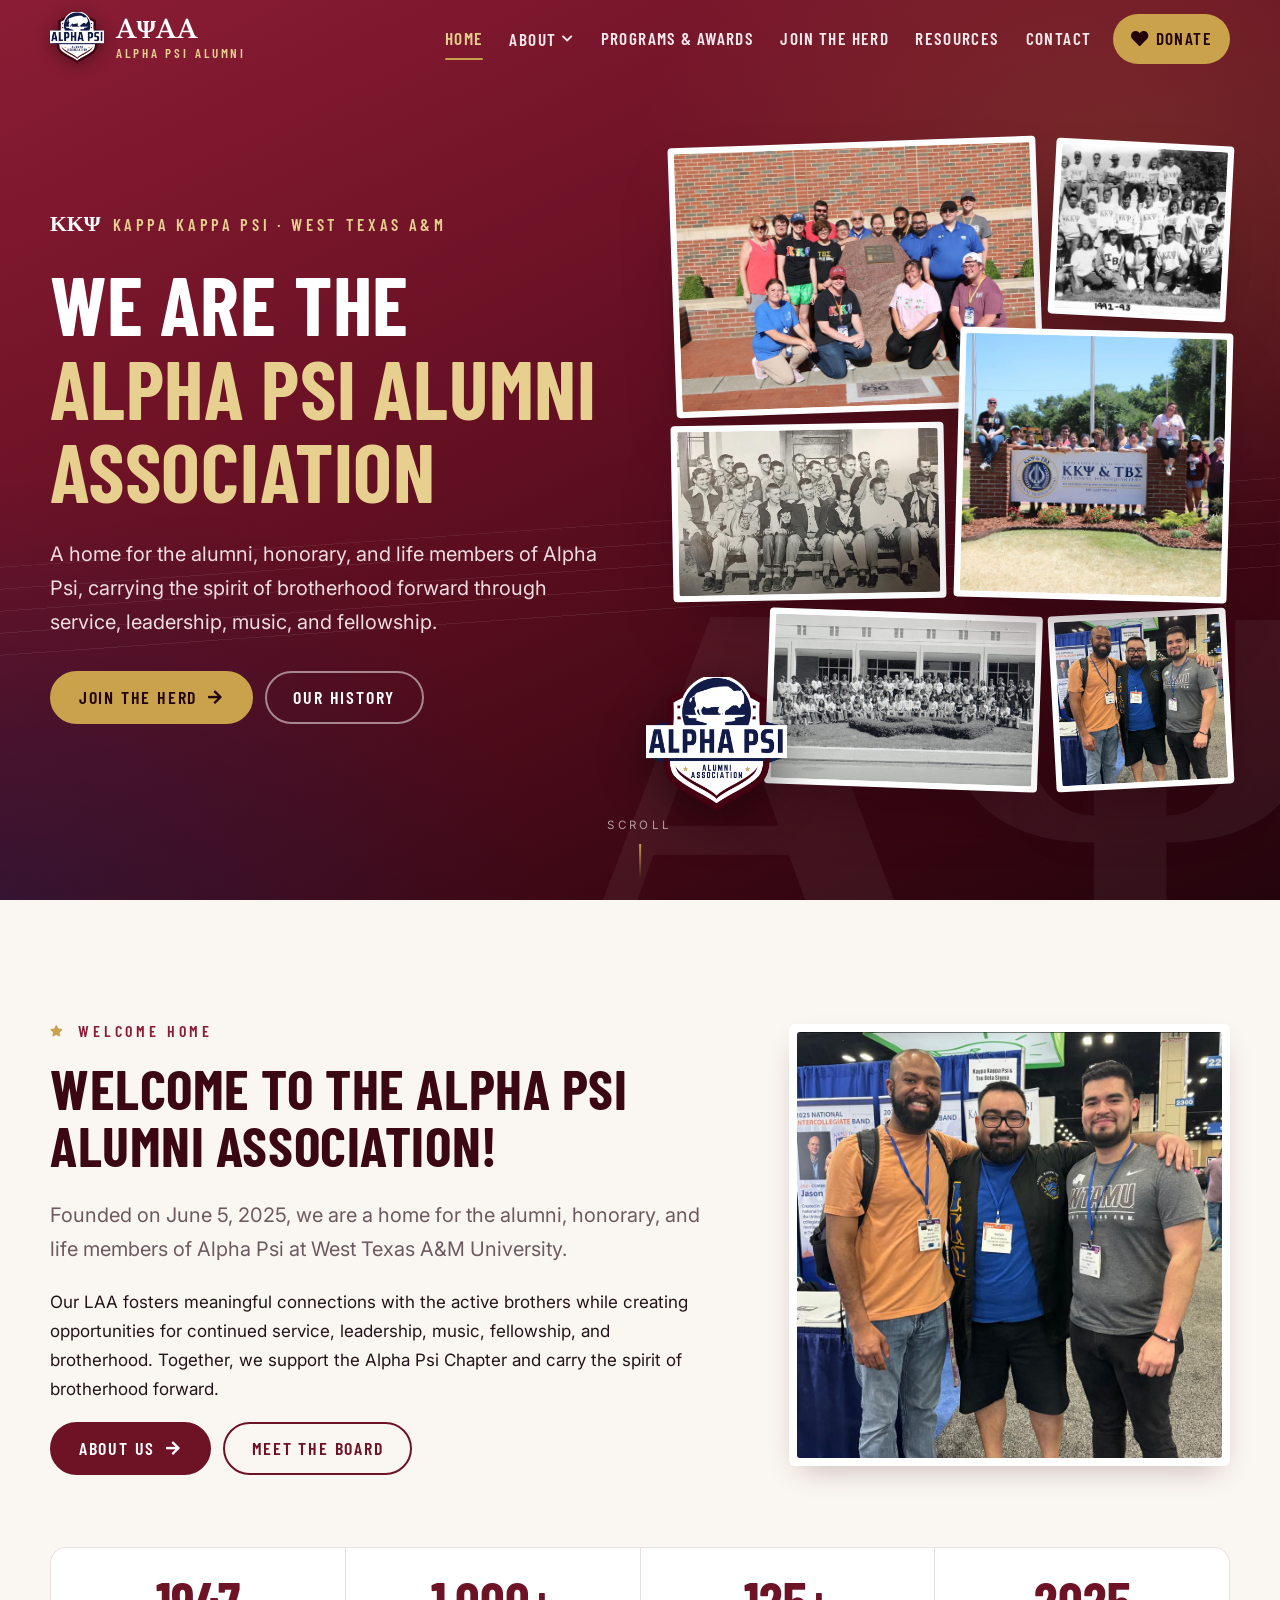
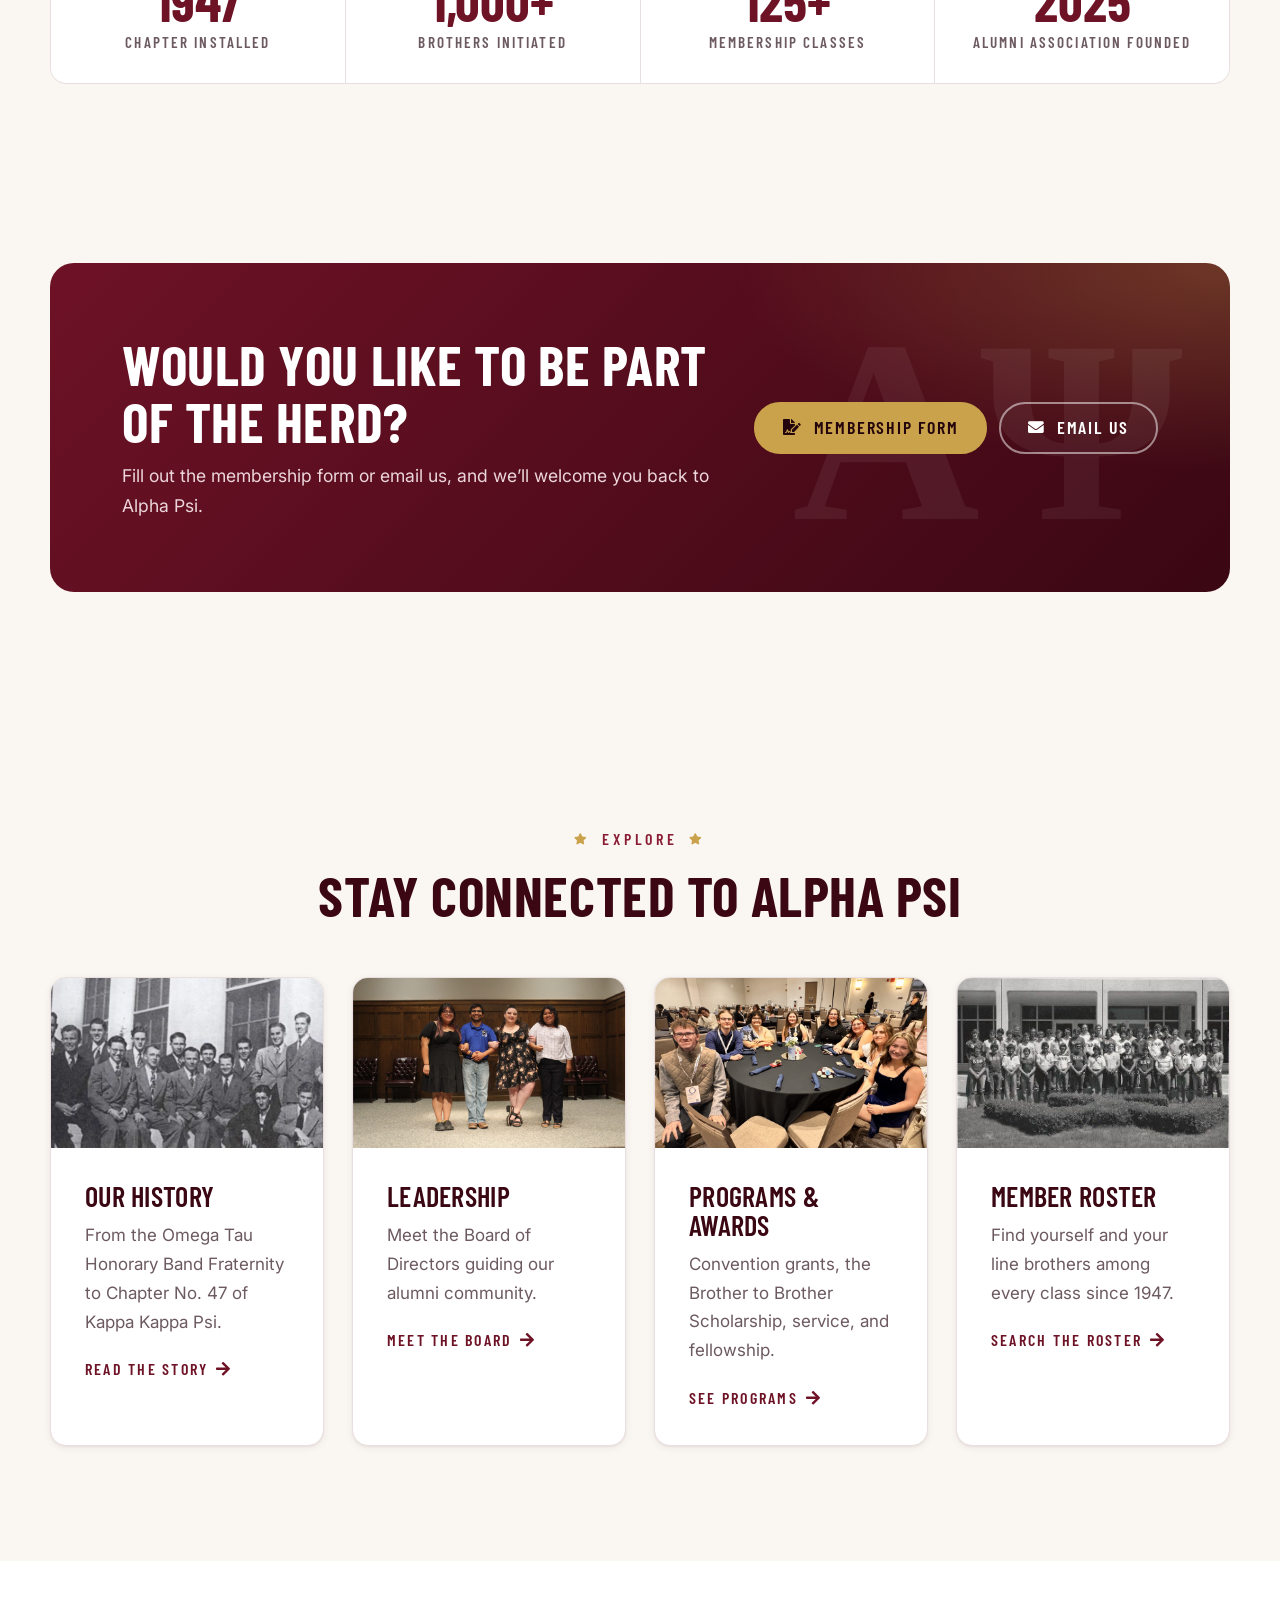
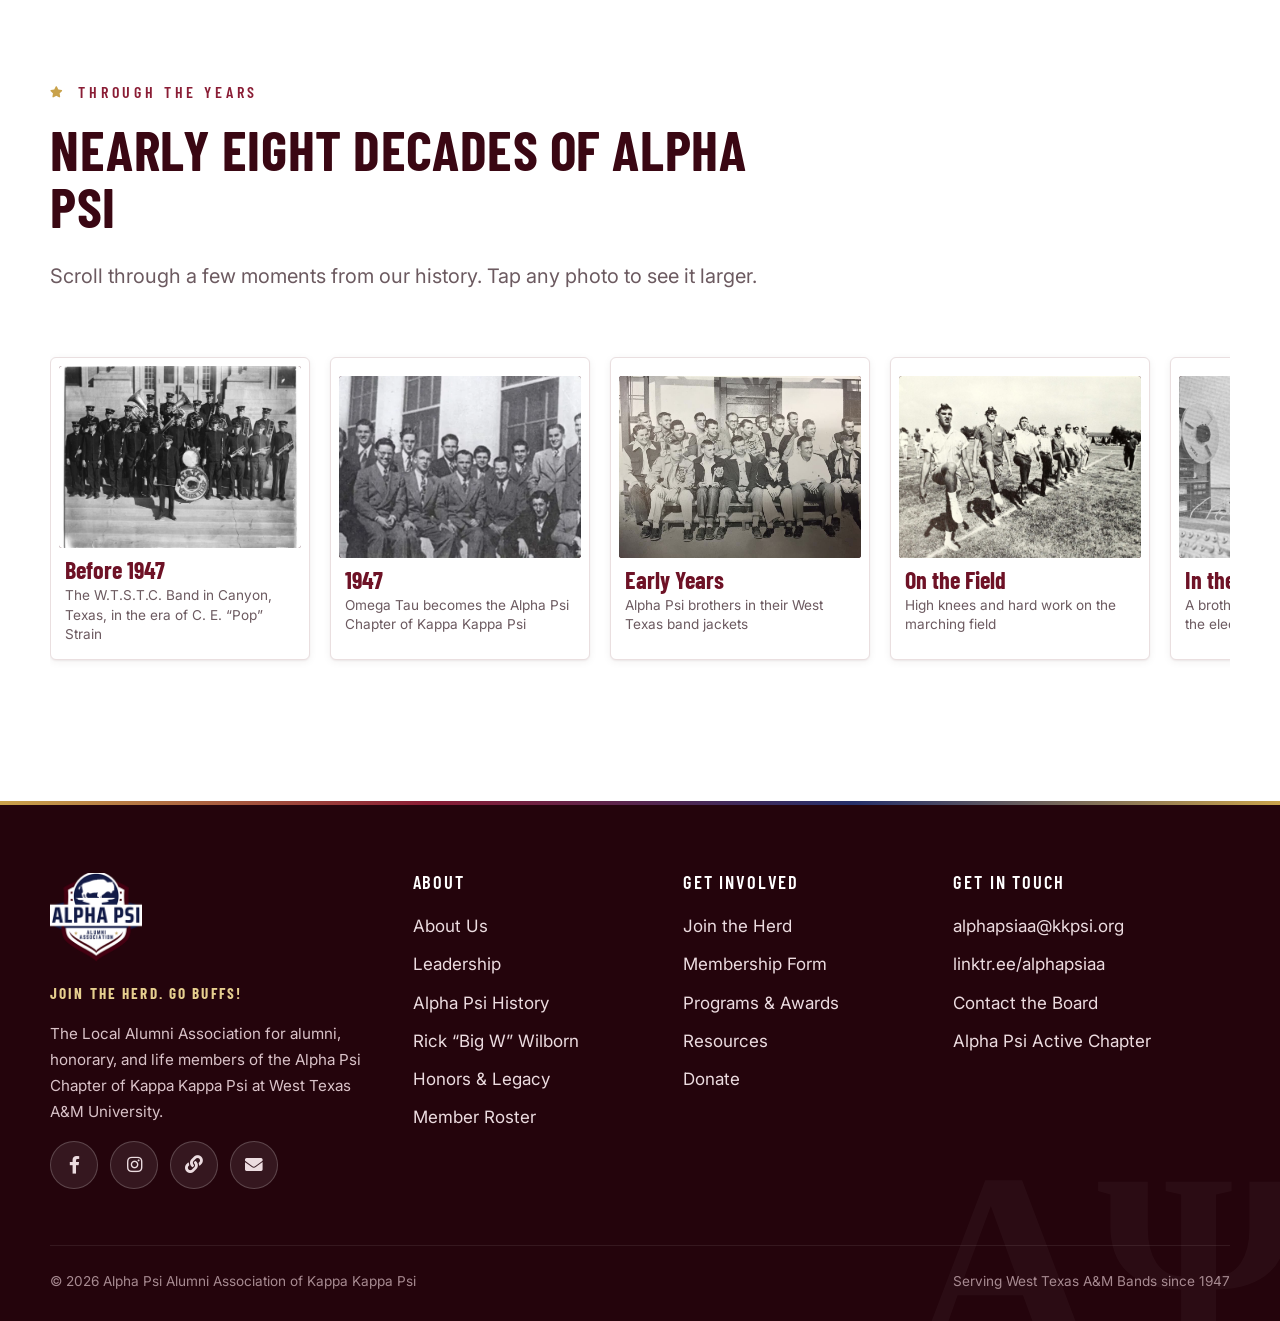
==== commit 59234e4e: "Remove scrolling values banner from home page Co-Authored-By: Claude Opus 5.5 <noreply@anthropic.com" ====
--- a/index.html
+++ b/index.html
@@ -75,13 +75,6 @@
 			<a class="scroll-cue" href="#welcome">Scroll</a>
 		</section>
 
-		<div class="marquee" aria-hidden="true">
-			<div class="marquee-track">
-				<span>Service <i class="fas fa-star"></i> Leadership <i class="fas fa-star"></i> Music <i class="fas fa-star"></i> Fellowship <i class="fas fa-star"></i> Brotherhood <i class="fas fa-star"></i> Go Buffs <i class="fas fa-star"></i></span>
-				<span>Service <i class="fas fa-star"></i> Leadership <i class="fas fa-star"></i> Music <i class="fas fa-star"></i> Fellowship <i class="fas fa-star"></i> Brotherhood <i class="fas fa-star"></i> Go Buffs <i class="fas fa-star"></i></span>
-			</div>
-		</div>
-
 		<section class="section" id="welcome">
 			<div class="wrap split wide-text">
 				<div class="reveal">
--- a/assets/css/site.css
+++ b/assets/css/site.css
@@ -294,16 +294,6 @@
 	.scroll-cue { display: none; }
 }
 
-/* ---------- Values marquee ---------- */
-.marquee { background: var(--gold); color: var(--maroon-950); overflow: hidden; border-block: 3px solid var(--maroon-950); }
-.marquee-track { display: flex; width: max-content; animation: marquee 40s linear infinite; }
-.marquee-track span {
-	display: inline-flex; align-items: center; gap: 28px; padding: 14px 14px;
-	font-family: var(--font-display); font-size: clamp(1.2rem, 2.1vw, 1.6rem); font-weight: 700; letter-spacing: .16em; text-transform: uppercase; white-space: nowrap;
-}
-.marquee-track span i { font-size: .7em; color: var(--maroon); }
-@keyframes marquee { to { transform: translateX(-50%); } }
-
 /* ==========================================================================
    Page hero (interior pages)
    ========================================================================== */
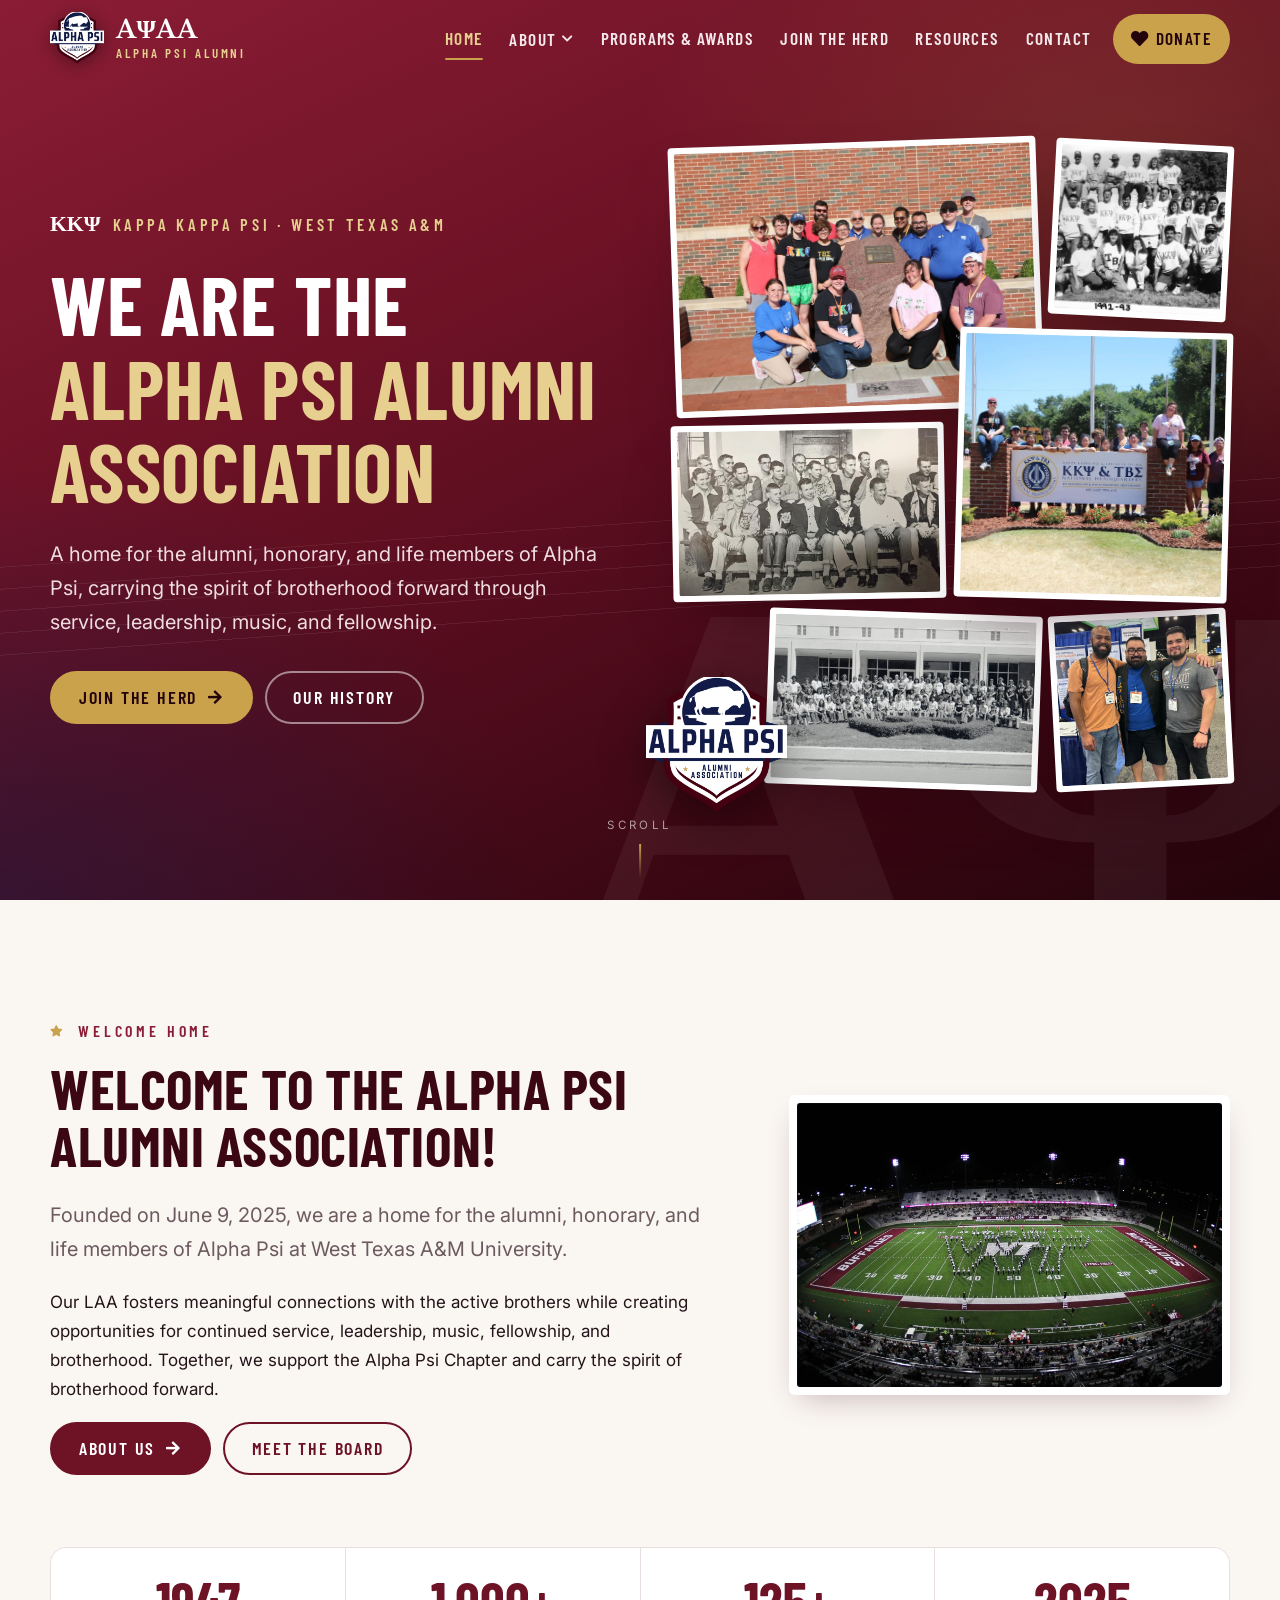
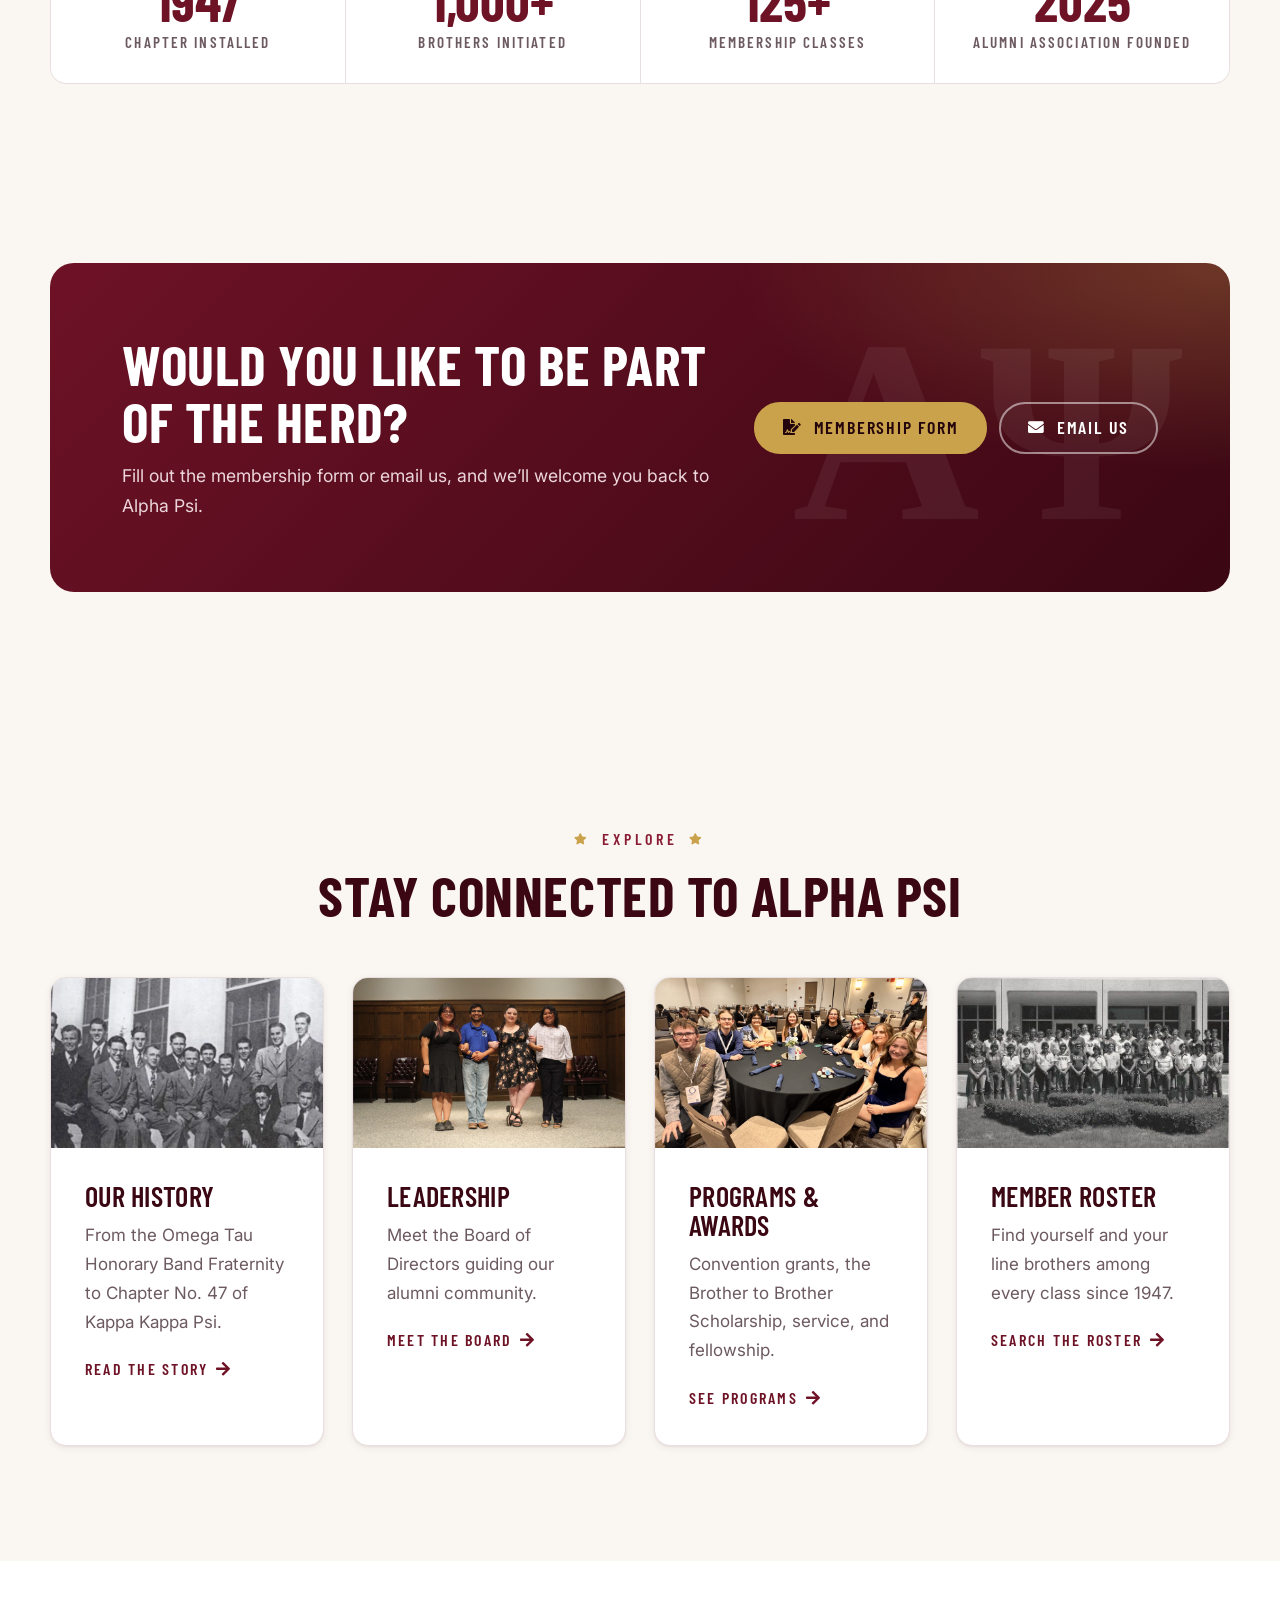
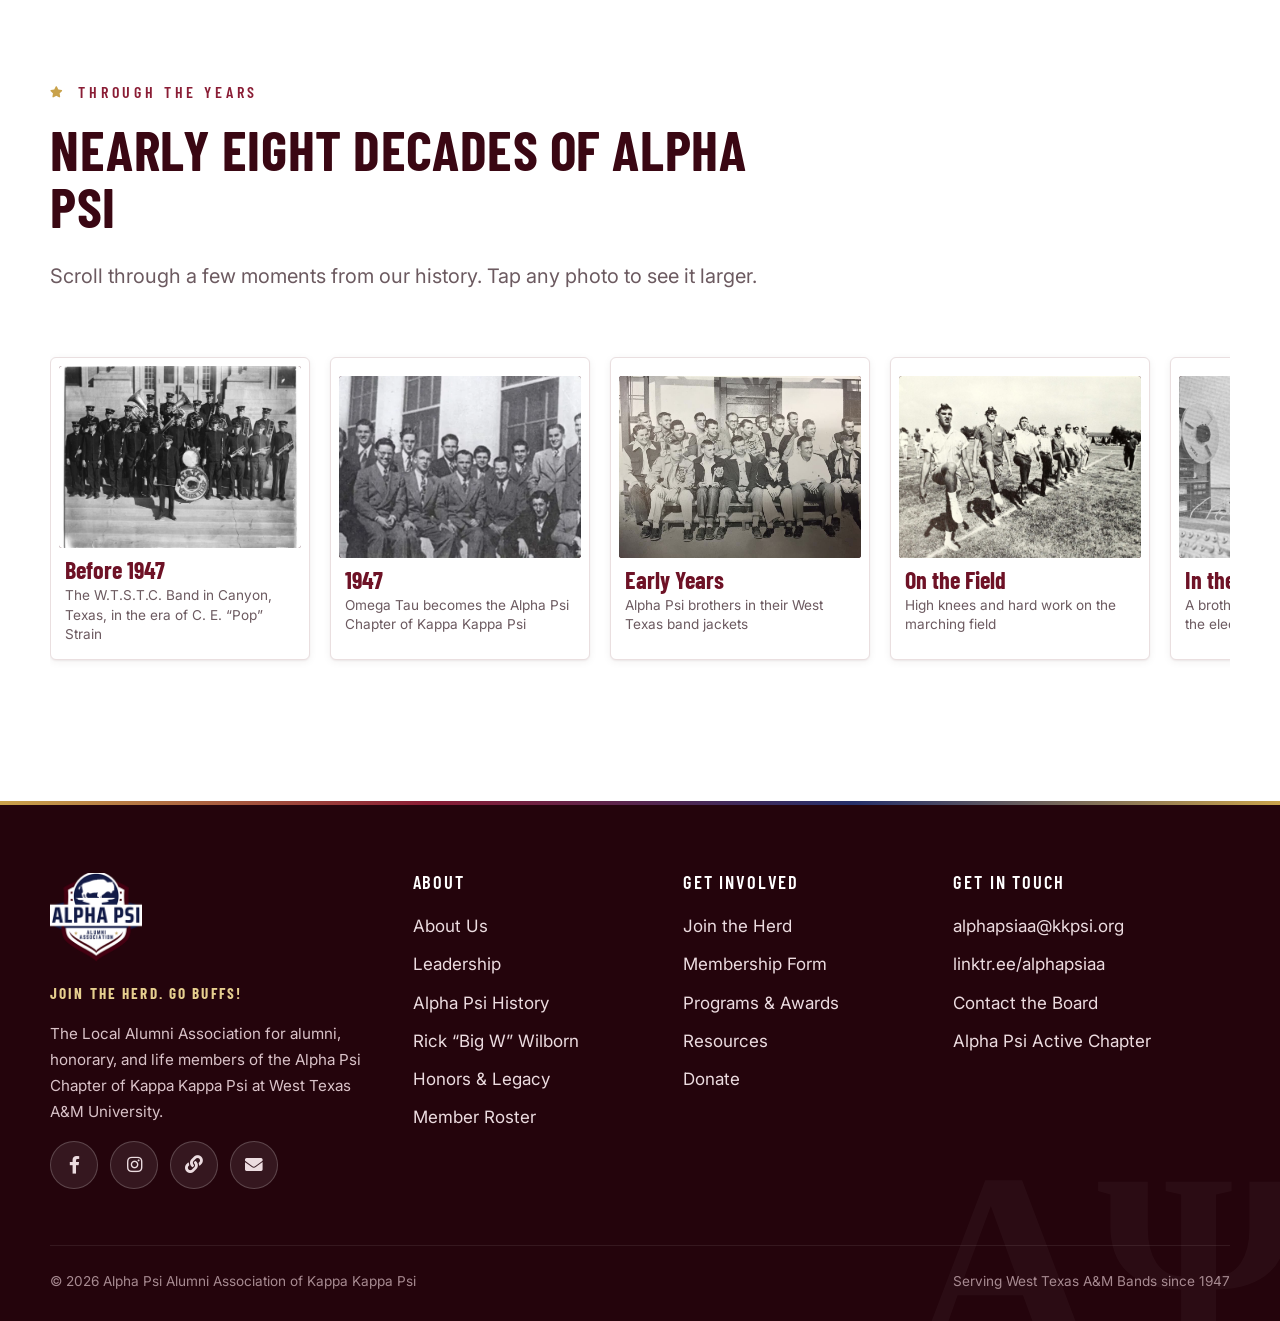
==== commit 1dce99ee: "Founding date June 9, 2025; swap welcome photo for the Sound of West Texas Co-Authored-By: Claude Op" ====
--- a/index.html
+++ b/index.html
@@ -80,7 +80,7 @@
 				<div class="reveal">
 					<p class="eyebrow">Welcome Home</p>
 					<h2>Welcome to the Alpha Psi Alumni Association!</h2>
-					<p class="lead">Founded on June 5, 2025, we are a home for the alumni, honorary, and life members of Alpha Psi at West Texas A&amp;M University.</p>
+					<p class="lead">Founded on June 9, 2025, we are a home for the alumni, honorary, and life members of Alpha Psi at West Texas A&amp;M University.</p>
 					<p>Our LAA fosters meaningful connections with the active brothers while creating opportunities for continued service, leadership, music, fellowship, and brotherhood. Together, we support the Alpha Psi Chapter and carry the spirit of brotherhood forward.</p>
 					<div class="btn-row">
 						<a class="btn" href="about">About Us <i class="fas fa-arrow-right"></i></a>
@@ -88,7 +88,7 @@
 					</div>
 				</div>
 				<figure class="photo framed tilt-r reveal" style="--d:.1s">
-					<img src="images/alumni-01.jpg" alt="Three Alpha Psi alumni together at a convention" width="960" height="960" loading="lazy">
+				<img src="images/sound-of-west-texas.jpg" alt="The Sound of West Texas forming a W T on the field at Buffalo Stadium" width="1600" height="1067" loading="lazy">
 				</figure>
 			</div>
 			<div class="wrap" style="margin-top:clamp(48px,6vw,72px)">
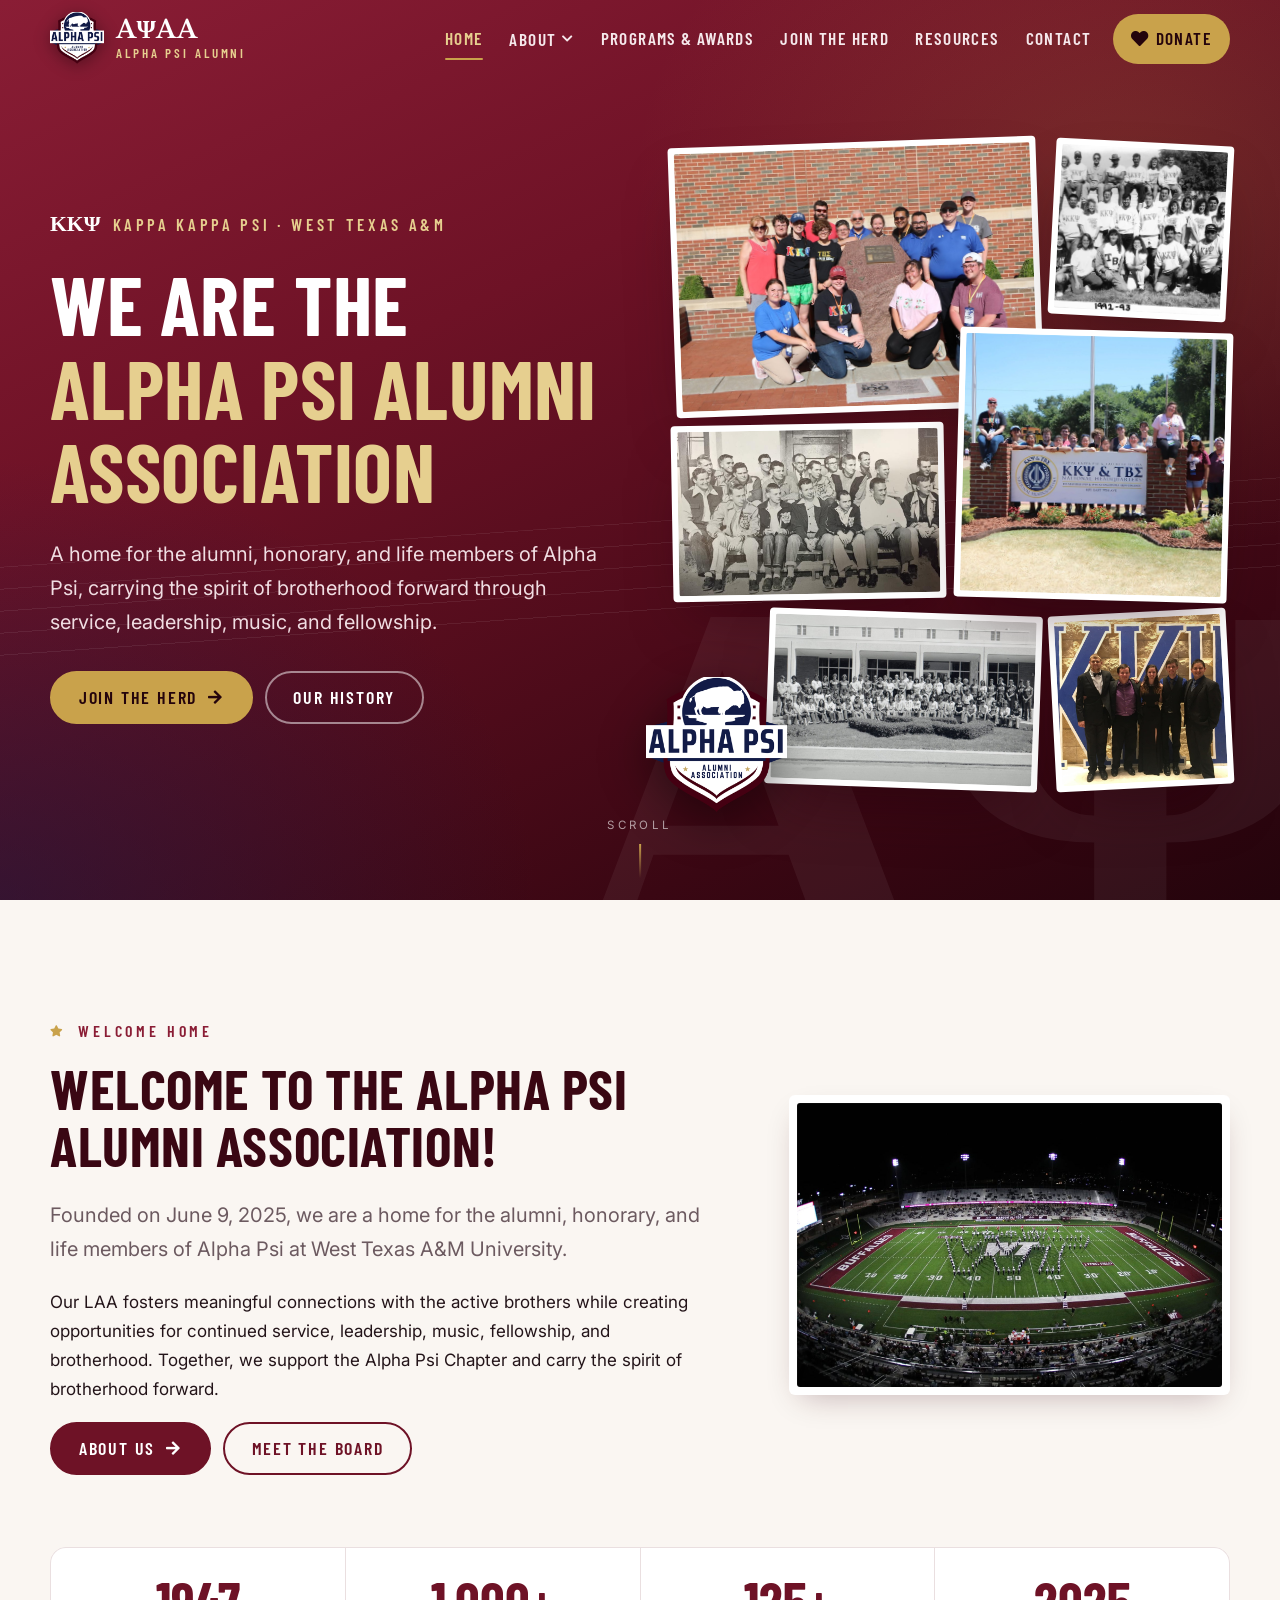
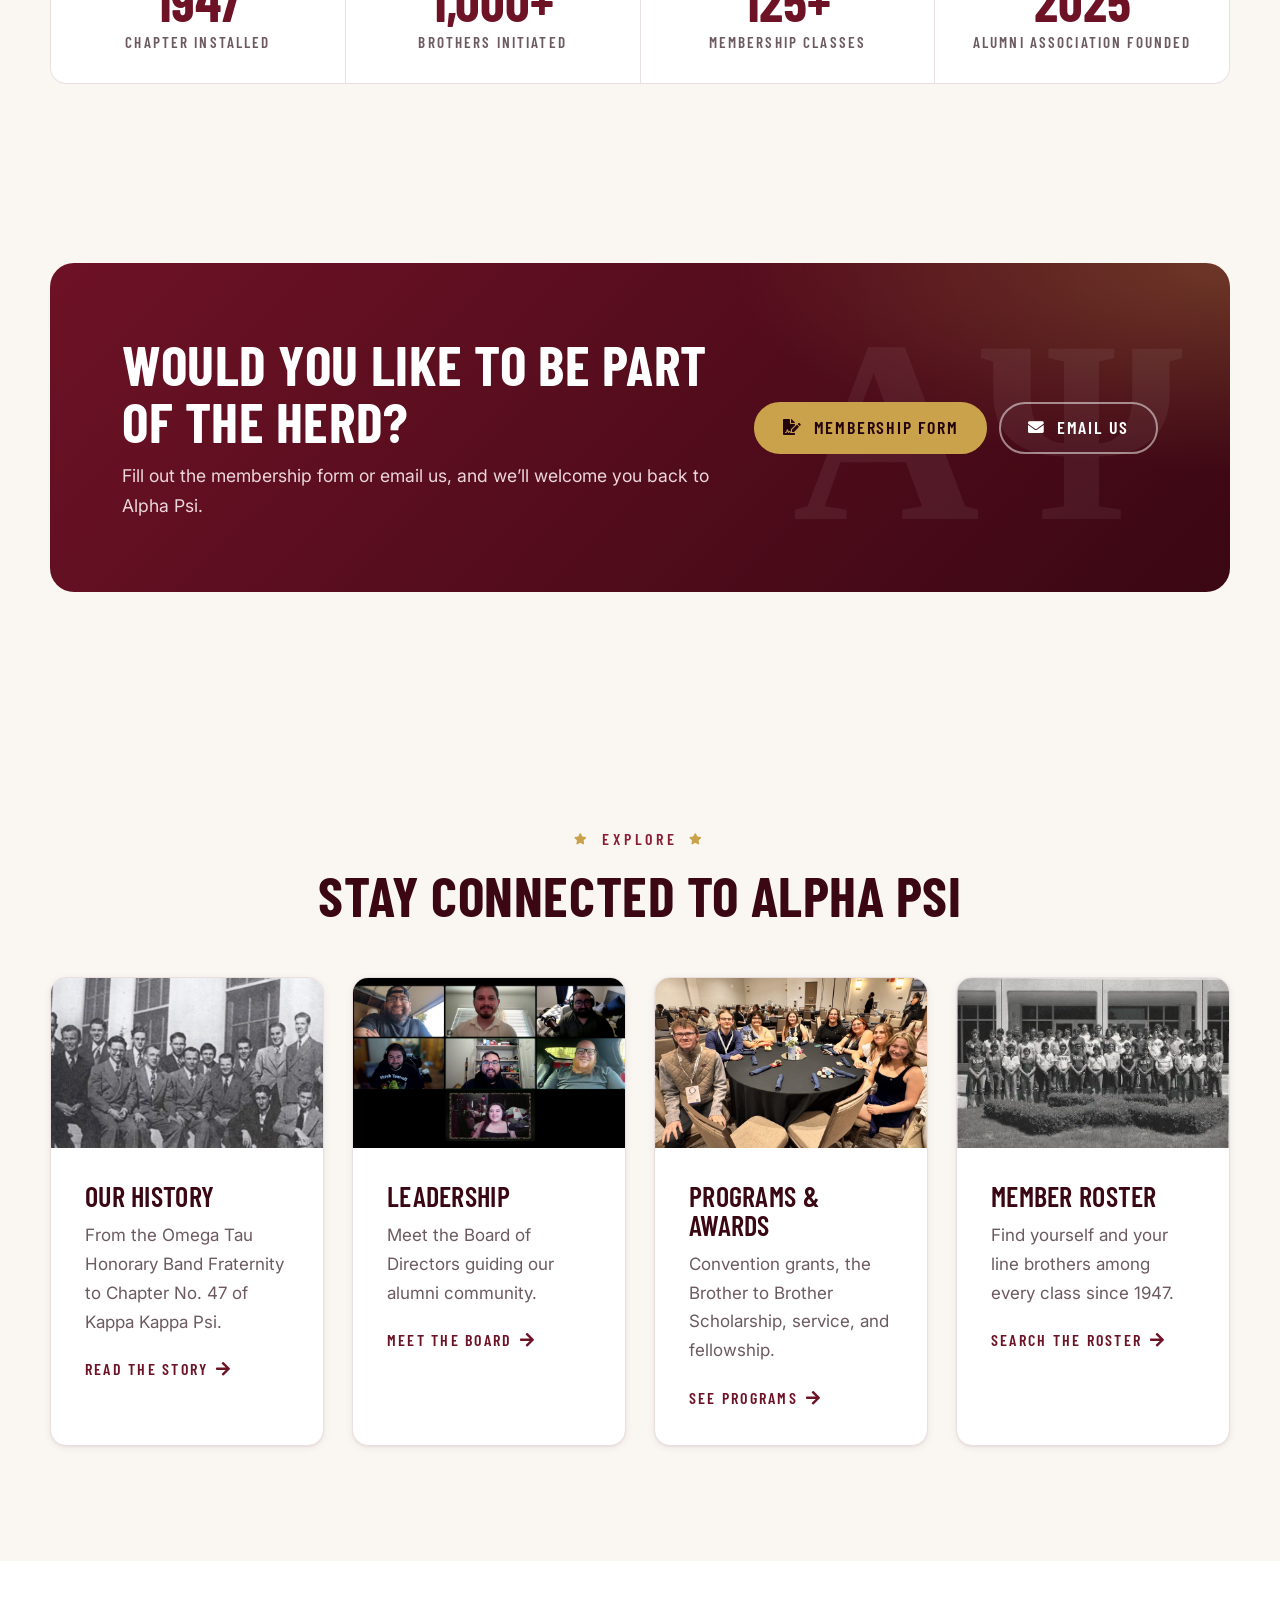
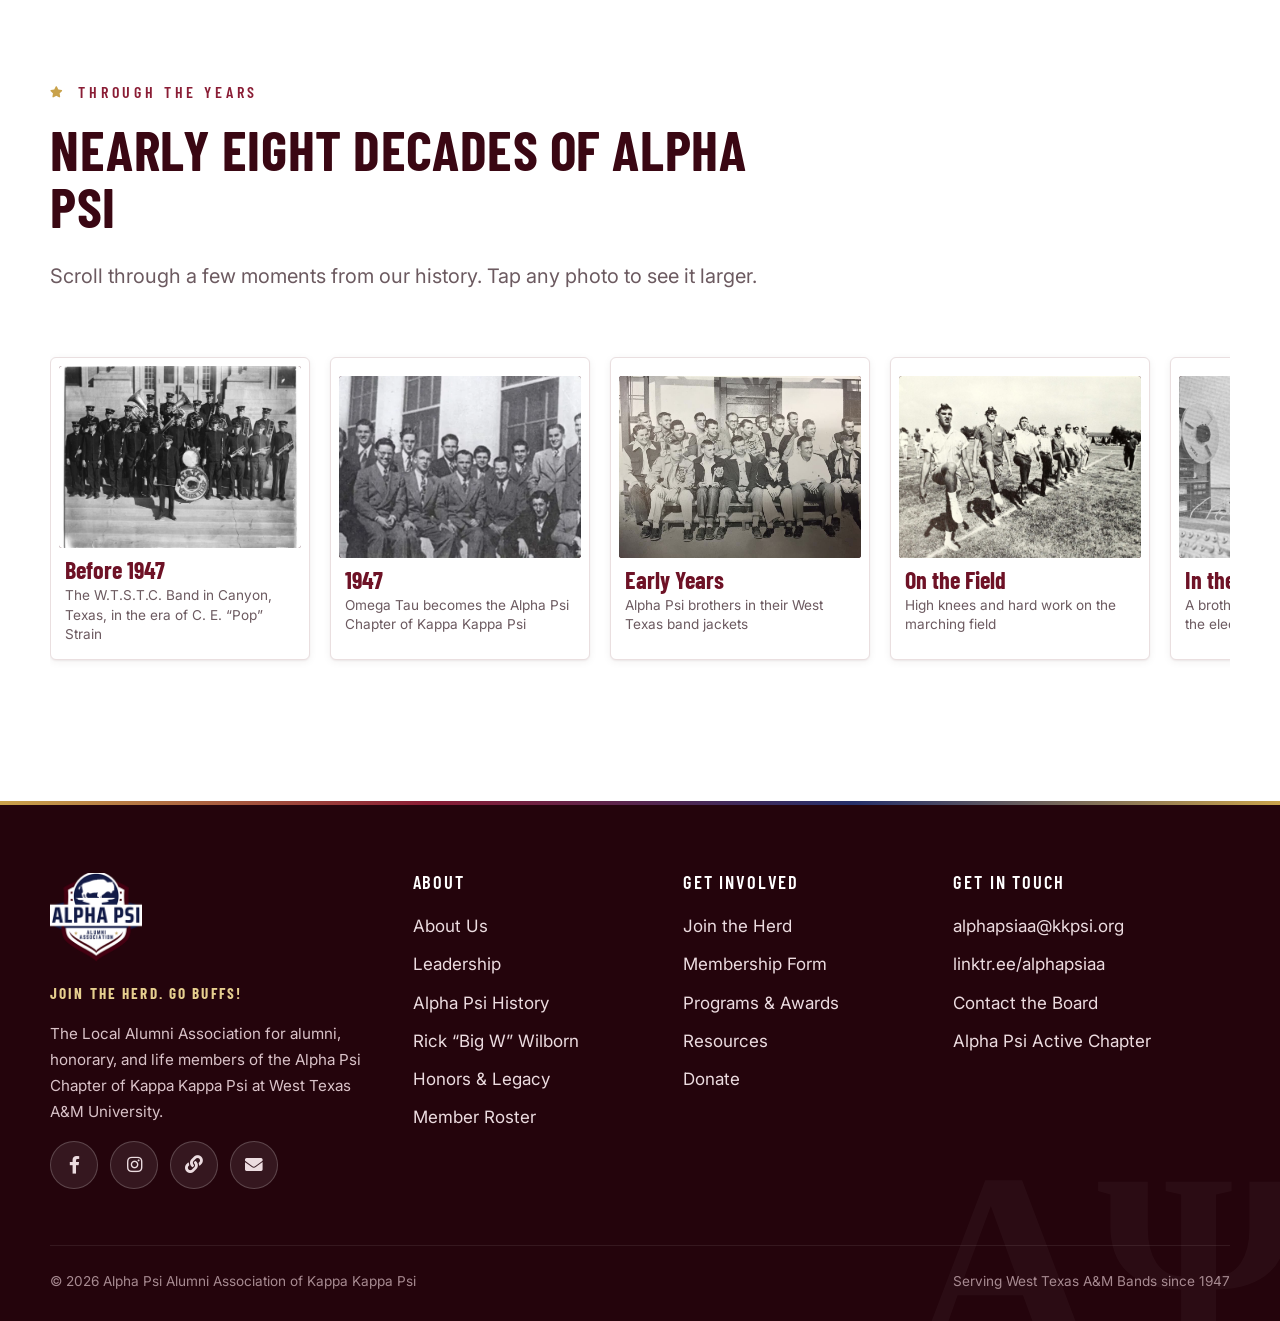
==== commit c4031df9: "Add new photos: board, founding leaders, district leaders, awards, archives Shawn Frausto headshot; " ====
--- a/index.html
+++ b/index.html
@@ -68,12 +68,13 @@
 					<figure class="c3"><img src="images/alumni-at-hq.jpg" alt="Brothers and sisters at the Kappa Kappa Psi and Tau Beta Sigma National Headquarters sign" width="1600" height="1066"></figure>
 					<figure class="c4"><img src="images/founders-picture.jpg" alt="Early Alpha Psi brothers in band jackets" width="960" height="720"></figure>
 					<figure class="c5"><img src="images/alpha-psi-xi.jpg" alt="A large group photo of Alpha Psi with fellow chapters" width="1600" height="1066"></figure>
-					<figure class="c6"><img src="images/alumni-01.jpg" alt="Three Alpha Psi alumni together at a convention" width="960" height="960"></figure>
+					<figure class="c6"><img src="images/alumni-lane-loagan-caitlin-allen-austin.jpg" alt="Five Alpha Psi members dressed up in front of giant KKΨ letters" width="1600" height="1200"></figure>
 					<img class="collage-badge" src="images/logo-512.png" width="512" height="512" alt="">
 				</div>
 			</div>
 			<a class="scroll-cue" href="#welcome">Scroll</a>
 		</section>
+
 
 		<section class="section" id="welcome">
 			<div class="wrap split wide-text">
@@ -88,7 +89,7 @@
 					</div>
 				</div>
 				<figure class="photo framed tilt-r reveal" style="--d:.1s">
-				<img src="images/sound-of-west-texas.jpg" alt="The Sound of West Texas forming a W T on the field at Buffalo Stadium" width="1600" height="1067" loading="lazy">
+						<img src="images/sound-of-west-texas.jpg" alt="The Sound of West Texas forming a W T on the field at Buffalo Stadium" width="1600" height="1067" loading="lazy">
 				</figure>
 			</div>
 			<div class="wrap" style="margin-top:clamp(48px,6vw,72px)">
@@ -128,7 +129,7 @@
 						<div class="card-body"><h3>Our History</h3><p>From the Omega Tau Honorary Band Fraternity to Chapter No. 47 of Kappa Kappa Psi.</p><span class="go">Read the story <i class="fas fa-arrow-right"></i></span></div>
 					</a>
 					<a class="card tile reveal" style="--d:.06s" href="leadership">
-						<div class="tile-img"><img src="images/alumni-5.jpg" alt="" loading="lazy"></div>
+						<div class="tile-img"><img src="images/meeting-2025-08-27.jpg" alt="" loading="lazy"></div>
 						<div class="card-body"><h3>Leadership</h3><p>Meet the Board of Directors guiding our alumni community.</p><span class="go">Meet the board <i class="fas fa-arrow-right"></i></span></div>
 					</a>
 					<a class="card tile reveal" style="--d:.12s" href="programs">
@@ -171,6 +172,10 @@
 						<div class="thumb"><img src="images/electronic-music-studio.jpg" alt="" loading="lazy"></div>
 						<b>In the Studio</b><span>A brother in his KKΨ sweatshirt at the electronic music studio</span>
 					</button>
+					<button class="decade" type="button" data-lightbox="images/wt-band-1975.jpg" data-caption="1975: The West Texas State University Buffalo Band on parade">
+						<div class="thumb"><img src="images/wt-band-1975.jpg" alt="" loading="lazy"></div>
+						<b>1975</b><span>The West Texas State University Buffalo Band on parade</span>
+					</button>
 					<button class="decade" type="button" data-lightbox="images/alpha-psi-xi.jpg" data-caption="Brotherhood: Alpha Psi together with brothers and sisters from across the fraternity">
 						<div class="thumb"><img src="images/alpha-psi-xi.jpg" alt="" loading="lazy"></div>
 						<b>Brotherhood</b><span>Alpha Psi together with brothers and sisters from across the fraternity</span>
@@ -187,6 +192,10 @@
 						<div class="thumb"><img src="images/alpha-psi-1996-palo-duro.jpg" alt="" loading="lazy"></div>
 						<b>1996</b><span>Brothers climbing in Palo Duro Canyon</span>
 					</button>
+					<button class="decade" type="button" data-lightbox="images/cecil-2011.jpg" data-caption="Chapter Meeting: Brothers gathered around the conference table">
+						<div class="thumb"><img src="images/cecil-2011.jpg" alt="" loading="lazy"></div>
+						<b>Chapter Meeting</b><span>Brothers gathered around the conference table</span>
+					</button>
 					<button class="decade" type="button" data-lightbox="images/alumni-3-2012.jpg" data-caption="2012: Showing off the letters">
 						<div class="thumb"><img src="images/alumni-3-2012.jpg" alt="" loading="lazy"></div>
 						<b>2012</b><span>Showing off the letters</span>
@@ -199,9 +208,21 @@
 						<div class="thumb"><img src="images/alumni-8.jpg" alt="" loading="lazy"></div>
 						<b>Formal</b><span>Brothers (and a very large bear) in front of the KKΨ flag</span>
 					</button>
+					<button class="decade" type="button" data-lightbox="images/alumni-lane-loagan-caitlin-allen-austin.jpg" data-caption="Dressed Up: Lane, Loagan, Caitlin, Allen, and Austin in front of the letters">
+						<div class="thumb"><img src="images/alumni-lane-loagan-caitlin-allen-austin.jpg" alt="" loading="lazy"></div>
+						<b>Dressed Up</b><span>Lane, Loagan, Caitlin, Allen, and Austin in front of the letters</span>
+					</button>
+					<button class="decade" type="button" data-lightbox="images/alumni-jenna-naida-victoria.jpg" data-caption="Alumni: Jenna, Naida, and Victoria">
+						<div class="thumb"><img src="images/alumni-jenna-naida-victoria.jpg" alt="" loading="lazy"></div>
+						<b>Alumni</b><span>Jenna, Naida, and Victoria</span>
+					</button>
 					<button class="decade" type="button" data-lightbox="images/alumni-6.jpg" data-caption="Graduation: Crossing the stage and joining the alumni ranks">
 						<div class="thumb"><img src="images/alumni-6.jpg" alt="" loading="lazy"></div>
 						<b>Graduation</b><span>Crossing the stage and joining the alumni ranks</span>
+					</button>
+					<button class="decade" type="button" data-lightbox="images/meeting-2025-08-27.jpg" data-caption="2025: The Alpha Psi Alumni Association meets on August 27, 2025">
+						<div class="thumb"><img src="images/meeting-2025-08-27.jpg" alt="" loading="lazy"></div>
+						<b>2025</b><span>The Alpha Psi Alumni Association meets on August 27, 2025</span>
 					</button>
 					<button class="decade" type="button" data-lightbox="images/wtamu.jpg" data-caption="Home: West Texas A&M University in the snow">
 						<div class="thumb"><img src="images/wtamu.jpg" alt="" loading="lazy"></div>
--- a/assets/css/site.css
+++ b/assets/css/site.css
@@ -477,8 +477,9 @@
 .member .chip { margin-bottom: 4px; }
 .member.rep::before { background: linear-gradient(155deg, var(--navy-700) 0%, var(--navy) 100%); }
 
-.founders { display: grid; grid-template-columns: repeat(auto-fill, minmax(220px, 1fr)); gap: 14px; list-style: none; padding: 0; margin: 0; }
-.founders li { background: #fff; border: 1px solid var(--line); border-radius: var(--radius-sm); padding: 16px 18px; border-top: 3px solid var(--gold); }
+.founders { display: grid; grid-template-columns: repeat(auto-fill, minmax(270px, 1fr)); gap: 14px; list-style: none; padding: 0; margin: 0; }
+.founders li { background: #fff; border: 1px solid var(--line); border-radius: var(--radius-sm); padding: 16px 18px; border-top: 3px solid var(--gold); display: flex; align-items: center; gap: 16px; }
+.founders img { width: 72px; height: 72px; border-radius: 50%; object-fit: cover; flex-shrink: 0; border: 3px solid #fff; box-shadow: 0 0 0 2px var(--gold); }
 .founders b { display: block; font-family: var(--font-display); font-weight: 700; font-size: 1.35rem; color: var(--maroon-900); text-transform: uppercase; line-height: 1.1; }
 .founders span { font-size: .9rem; color: var(--muted); }
 
